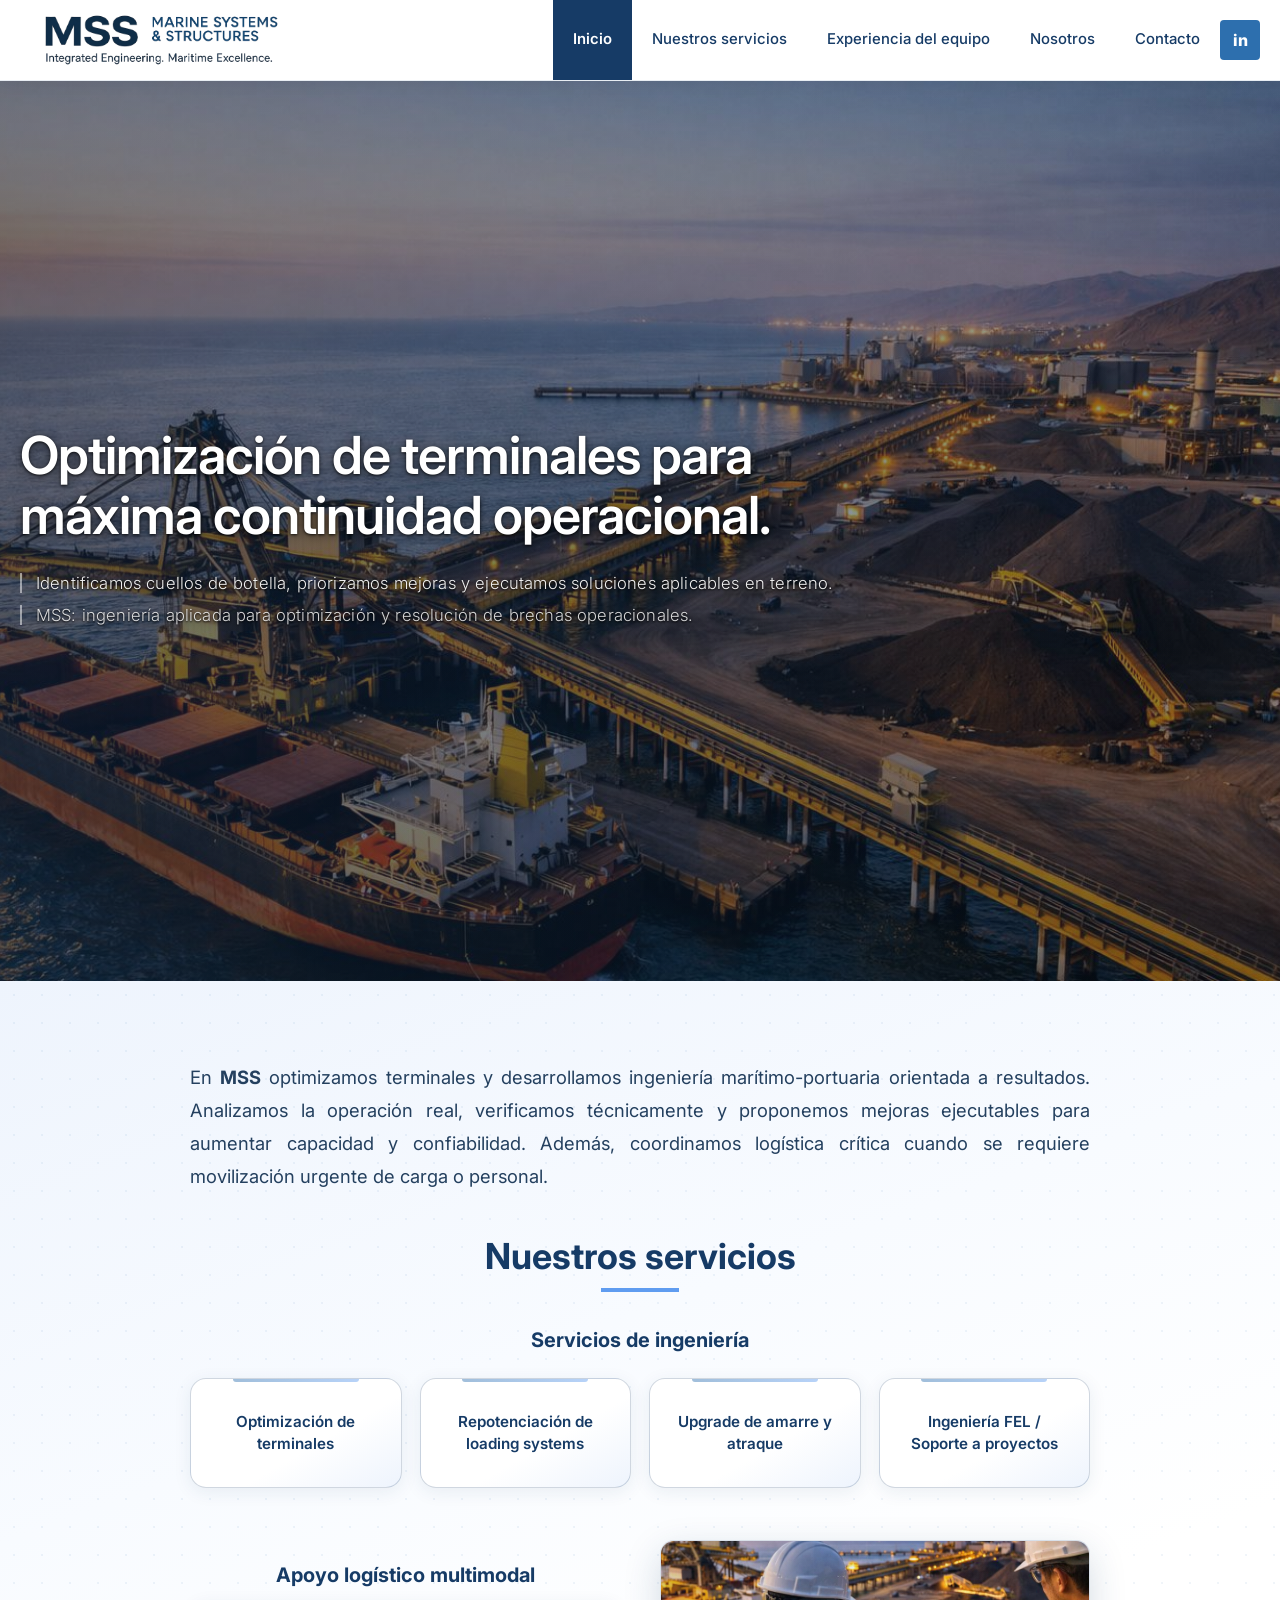
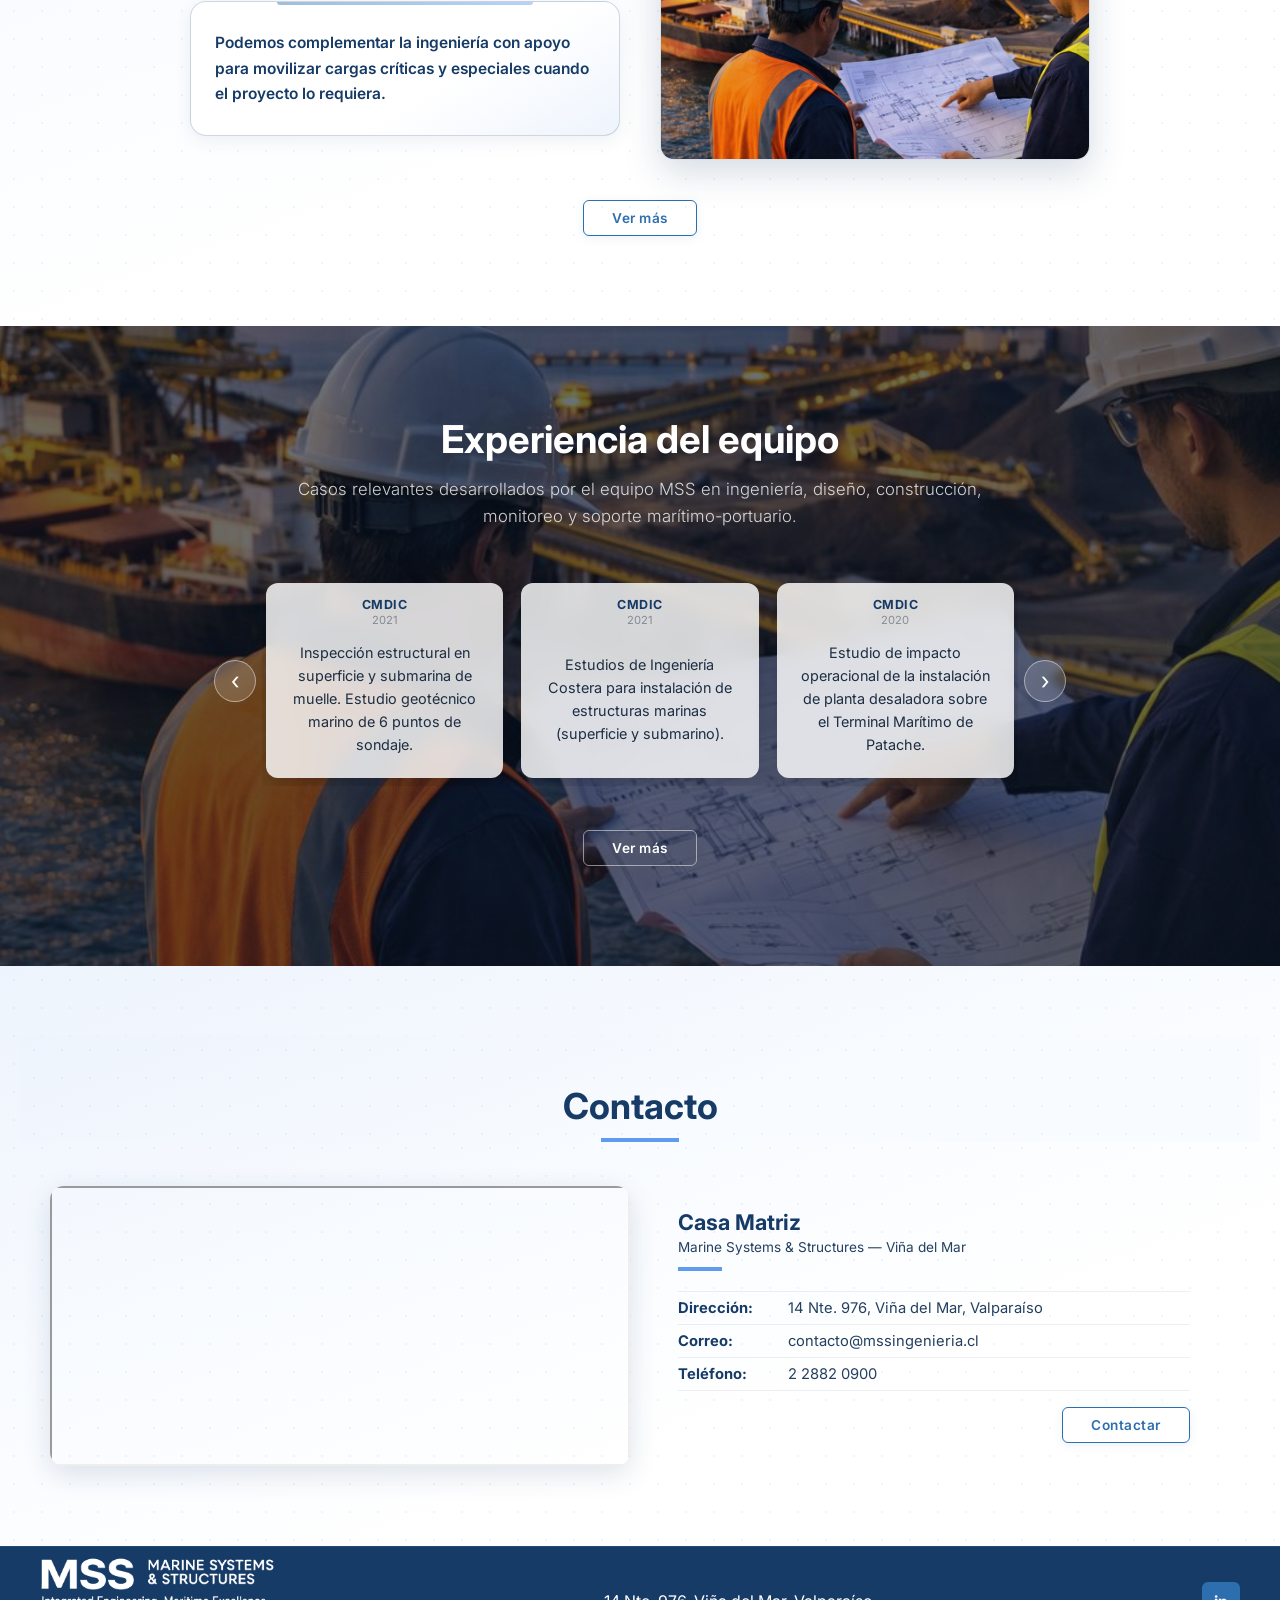
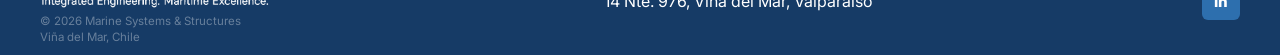
==== index.html @ 1dd8b41a "Add files via upload" ====
<!DOCTYPE html>
<html lang="es">
<head>
  <meta charset="UTF-8" />
  <meta http-equiv="Cache-Control" content="no-cache, no-store, must-revalidate" />
  <meta http-equiv="Pragma" content="no-cache" />
  <meta http-equiv="Expires" content="0" />
  <meta name="viewport" content="width=device-width, initial-scale=1.0" />
  <title>MSS | Marine Systems & Structures</title>
  <meta name="description" content="MSS entrega ingeniería aplicada para optimización de terminales, continuidad operacional y apoyo logístico multimodal." />
  <link rel="preconnect" href="https://fonts.googleapis.com" />
  <link rel="preconnect" href="https://fonts.gstatic.com" crossorigin />
  <link href="https://fonts.googleapis.com/css2?family=Cormorant+Garamond:wght@600;700&family=Playfair+Display:wght@600;700&family=Inter:wght@300;400;500;600&display=swap" rel="stylesheet" />
  <link rel="stylesheet" href="css/style.css" />
  <style>
    /* ── CRÍTICO: apagar scroll CSS globalmente ── */
    html, body { scroll-behavior: auto !important;   min-height: 100vh;
    }

    /* ── HEADER ── */
    .site-header {
      background: #ffffff;
      border-top: none;
      border-bottom: 1px solid #e8edf3;
      position: sticky;
      top: 0;
      z-index: 200;
      box-shadow: 0 2px 16px rgba(0,0,0,0.06);
    }
    .header-inner {
      min-height: 80px;
      display: flex;
      align-items: center;
      justify-content: space-between;
    }

    /* ── LOGO ── */
    .logo-wrap {
      display: flex;
      align-items: center;
      justify-content: center;
      padding: 0 28px 0 0;
      margin-left: 24px;
      background: none;
      border: none;
      cursor: pointer;
      flex-shrink: 0;
      align-self: center;
    }
    .logo-img {
      height: 52px;
      width: auto;
      max-height: 52px;
      display: block;
      object-fit: contain;
      object-position: left center;
    }

    /* ── NAV: los 3 internos son <button>, los 2 externos son <a> ── */
    .main-nav {
      display: flex;
      align-items: stretch;
      margin-left: auto;
    }
    /* estilo base compartido para button y a dentro del nav */
    .main-nav .nav-item {
      display: flex;
      align-items: center;
      justify-content: center;
      padding: 0 20px;
      min-height: 80px;
      font-family: inherit;
      font-size: 0.93rem;
      font-weight: 500;
      color: var(--blue-dark);
      background: none;
      border: none;
      border-bottom: 3px solid transparent;
      cursor: pointer;
      text-decoration: none;
      white-space: nowrap;
      transition: color 0.18s, background 0.18s, border-color 0.18s;
    }
    .main-nav .nav-item:hover {
      color: var(--blue-main);
      background: #f3f7fc;
      border-bottom-color: transparent;
    }
    .main-nav .nav-item.active {
      color: #ffffff;
      background: var(--blue-dark);
      border-bottom-color: transparent;
      font-weight: 600;
    }
    .main-nav .nav-item.active:hover {
      background: var(--blue-dark);
      color: #ffffff;
    }

    /* ── HERO ── */
    .hero-home { min-height: 100vh; }
    .hero-home-content {
      min-height: calc(100vh - 80px);
      display: flex;
      align-items: center;
      padding-top: 80px;
    }
    .hero-home-copy {
      max-width: 1100px;
      padding: 0;
    }

    /* ── HERO TIPOGRAFÍA ── */
    .hero-kicker {
      font-family: 'Inter', sans-serif;
      font-weight: 600;
      font-size: 0.72rem;
      letter-spacing: 0.18em;
      text-transform: uppercase;
      background: rgba(255,255,255,0.15);
      backdrop-filter: blur(6px);
      border: 1px solid rgba(255,255,255,0.3);
      border-radius: 999px;
      padding: 6px 16px;
      display: inline-block;
      color: #fff;
      margin-bottom: 22px;
    }
    /* TÍTULO hero bold left */
    .hero-home-copy h1 {
      font-family: 'Inter', sans-serif;
      font-weight: 600;
      font-size: clamp(2.2rem, 4.1vw, 5.2rem);
      white-space: nowrap;
      line-height: 1.15;
      letter-spacing: -0.02em;
      margin: 0 0 28px;
      max-width: none;
      white-space: normal;
      color: #fff;
      text-shadow:
        0 2px 12px rgba(0,0,0,0.55),
        0 1px 3px rgba(0,0,0,0.8);
    }
    @media (max-width: 900px) {
      .hero-home-copy h1 {
        font-size: clamp(2rem, 7vw, 3.2rem);
        white-space: normal;
      }
    }
    /* SUBTÍTULO — elegante, liviano */
    .hero-home-copy p {
      font-family: 'Inter', sans-serif;
      font-weight: 300;
      font-size: clamp(1rem, 1.3vw, 1.25rem);
      letter-spacing: 0.01em;
      color: rgba(255,255,255,0.93);
      margin: 0 0 12px;
      max-width: none;
      white-space: normal;
      padding-left: 14px;
      border-left: 2px solid rgba(255,255,255,0.5);
      text-shadow: 0 1px 8px rgba(0,0,0,0.65), 0 1px 2px rgba(0,0,0,0.9);
    }
    .hero-sub2 {
      color: rgba(255,255,255,0.82) !important;
      font-size: clamp(1rem, 1.3vw, 1.25rem) !important;
    }
    @media (max-width: 820px) {
      .hero-home-copy h1 { font-size: clamp(2rem, 7vw, 3.2rem); }
      .hero-home-copy p  { font-size: 1rem; }
    }



    /* ── SERVICIOS ── */
    #servicios {
      background: linear-gradient(160deg, #eef4fd 0%, #f8fbff 40%, #ffffff 70%);
      padding: 80px 0 90px;
      position: relative;
    }
    #servicios::before {
      content: '';
      position: absolute;
      inset: 0;
      background-image: radial-gradient(circle, rgba(45,111,174,0.07) 1px, transparent 1px);
      background-size: 28px 28px;
      pointer-events: none;
    }
    .sec-title { margin: 0; font-size: clamp(1.9rem,2.8vw,2.8rem); color: var(--blue-dark); font-weight: 700; text-align: center; }
    .sec-intro { margin: 0 0 44px; max-width: 780px; color: var(--text-main); font-size: 1.04rem; line-height: 1.68; }

    /* SERVICIOS — lista con puntos */
    .srv-ing-label {
      font-size: 1.25rem;
      font-weight: 700;
      color: var(--blue-dark);
      letter-spacing: 0;
      text-transform: none;
      margin: 0 auto 26px;
      display: block;
      width: fit-content;
      max-width: 900px;
      margin-left: auto;
      margin-right: auto;
    }
    @keyframes srvLabelIn {
      from { opacity: 0; letter-spacing: 0.22em; }
      to   { opacity: 1; letter-spacing: 0.12em; }
    }
    .srv-list-grid {
      display: grid;
      grid-template-columns: repeat(4, 1fr);
      gap: 18px;
      margin-bottom: 52px;
      max-width: 900px;
      margin-left: auto;
      margin-right: auto;
    }
    .srv-list-item {\n      position: relative;
      border: 1.5px solid rgba(22,59,102,0.2);
      border-radius: 16px;
      padding: 28px 22px;
      color: var(--blue-dark);
      font-size: 0.95rem;
      font-weight: 600;
      line-height: 1.4;
      display: flex;
      align-items: center;
      justify-content: center;
      text-align: center;
      min-height: 110px;
      background: linear-gradient(150deg, #ffffff 60%, #eef4fd 100%);
      box-shadow: 0 4px 18px rgba(22,59,102,0.08), inset 0 1px 0 rgba(255,255,255,0.9);
      transition: background 0.3s, color 0.3s, transform 0.3s, box-shadow 0.3s, border-color 0.3s;
      cursor: default;
      opacity: 0;
      transform: translateY(20px);
      animation: srvFadeUp 0.5s ease forwards;
      overflow: hidden;
    }
    .srv-list-item::before {
      content: '';
      position: absolute;
      top: 0; left: 20%; right: 20%;
      height: 3px;
      background: linear-gradient(90deg, var(--blue-main), var(--blue-light));
      border-radius: 0 0 4px 4px;
      opacity: 0.45;
    }
    .srv-list-item:hover::before { opacity: 0.45; left: 20%; right: 20%; }
    .srv-list-item:nth-child(1) { animation-delay: 0.05s; }
    .srv-list-item:nth-child(2) { animation-delay: 0.15s; }
    .srv-list-item:nth-child(3) { animation-delay: 0.25s; }
    .srv-list-item:nth-child(4) { animation-delay: 0.35s; }
    @keyframes srvFadeUp {
      to { opacity: 1; transform: translateY(0); }
    }
    .srv-list-item:hover {
      background: linear-gradient(150deg, #ffffff 60%, #eef4fd 100%);
      color: var(--blue-dark);
      border-color: rgba(22,59,102,0.2);
    }
    .srv-list-dot { display: none; }

    /* SEPARADOR DECORATIVO */
    .srv-divider {
      max-width: 900px;
      margin: 0 auto 36px;
      display: flex;
      align-items: center;
      justify-content: center;
      gap: 8px;
    }
    .srv-divider-dot {
      width: 6px; height: 6px;
      background: var(--blue-main);
      border-radius: 50%;
      opacity: 0.3;
    }
    .srv-divider-dot:nth-child(2) { opacity: 0.6; transform: scale(1.3); }

    /* APOYO LOGÍSTICO */
    .srv-apoyo {
      display: grid;
      grid-template-columns: 1fr 1fr;
      gap: 40px;
      align-items: center;
      margin-bottom: 40px;
      max-width: 900px;
      margin-left: auto;
      margin-right: auto;
    }
    .srv-apoyo-copy h3 {
      font-size: 1.25rem;
      font-weight: 700;
      color: var(--blue-dark);
      margin: 0 0 14px;
      text-align: center;
    }
    .srv-apoyo-copy p {
      color: var(--blue-dark);
      font-size: 0.97rem;
      font-weight: 600;
      line-height: 1.65;
      margin: 0;
      background: linear-gradient(150deg, #ffffff 60%, #eef4fd 100%);
      padding: 28px 24px;
      border-radius: 16px;
      border: 1.5px solid rgba(22,59,102,0.2);
      box-shadow: 0 4px 18px rgba(22,59,102,0.08), inset 0 1px 0 rgba(255,255,255,0.9);
      position: relative;
      overflow: hidden;
    }
    .srv-apoyo-copy p::before {
      content: '';
      position: absolute;
      top: 0; left: 20%; right: 20%;
      height: 3px;
      background: linear-gradient(90deg, var(--blue-main), var(--blue-light));
      border-radius: 0 0 4px 4px;
      opacity: 0.45;
    }
    .srv-apoyo-img {
      background: #e8edf3;
      border-radius: 14px;
      overflow: hidden;
      height: 220px;
      box-shadow: 0 12px 36px rgba(22,59,102,0.18);
      border: 1px solid rgba(22,59,102,0.07);
      position: relative;
    }
    .srv-apoyo-img::after {
      content: '';
      position: absolute;
      inset: 0;
      background: linear-gradient(135deg, rgba(22,59,102,0.18) 0%, transparent 60%);
      pointer-events: none;
      border-radius: 14px;
    }
    .srv-apoyo-img img {
      width: 100%; height: 100%; object-fit: cover; display: block;
      transition: transform 0.4s ease;
    }
    .srv-apoyo-img:hover img { transform: scale(1.04); }

    /* VER MÁS SERVICIOS */
    .srv-ver-mas-wrap { display: flex; justify-content: center; margin-top: 20px; }
    .srv-ver-mas {
      border: 1.5px solid var(--blue-main);
      background: #fff;
      color: var(--blue-main);
      padding: 9px 28px;
      border-radius: 6px;
      font-size: 0.85rem;
      font-weight: 600;
      cursor: pointer;
      transition: background 0.22s ease, color 0.22s ease, box-shadow 0.22s ease, transform 0.22s ease;
      letter-spacing: 0.04em;
      box-shadow: 0 2px 10px rgba(45,111,174,0.1);
    }
    .srv-ver-mas:hover {
      background: var(--blue-main);
      color: #fff;
      box-shadow: 0 6px 20px rgba(45,111,174,0.25);
      transform: translateY(-2px);
    }

    /* ── CONTACTO RÁPIDO ── */
    #contacto-rapido {
      background: linear-gradient(160deg, #eef4fd 0%, #f8fbff 40%, #ffffff 70%);
      padding: 70px 0 80px;
      position: relative;
    }
    #contacto-rapido::before {
      content: '';
      position: absolute;
      inset: 0;
      background-image: radial-gradient(circle, rgba(45,111,174,0.07) 1px, transparent 1px);
      background-size: 28px 28px;
      pointer-events: none;
    }
    .cr-section-header {
      text-align: center;
      margin-bottom: 44px;
      position: relative;
    }
    .cr-card {
      max-width: 1100px;
      margin: 0 auto;
    }
    .cr-grid {
      display: grid;
      grid-template-columns: 580px 1fr;
      gap: 48px;
      align-items: center;
      position: relative;
      margin-left: -40px;
    }
    .cr-map {
      width: 580px;
      height: 280px;
      border-radius: 14px;
      overflow: hidden;
      box-shadow: 0 8px 28px rgba(22,59,102,0.14);
      flex-shrink: 0;
    }
    .cr-map iframe { display: block; width: 580px; height: 280px; }
    .cr-info {
      display: flex;
      flex-direction: column;
      gap: 0;
    }
    .cr-info-title {
      font-size: 1.35rem;
      font-weight: 700;
      color: var(--blue-dark);
      margin: 0 0 4px;
    }
    .cr-info-sub {
      font-size: 0.85rem;
      color: var(--text-main);
      margin: 0 0 12px;
    }
    .cr-info-rows {
      display: flex;
      flex-direction: column;
      gap: 0;
      margin-bottom: 16px;
    }
    .cr-info-row {
      display: grid;
      grid-template-columns: 110px 1fr;
      padding: 7px 0;
      border-bottom: 1px solid rgba(22,59,102,0.08);
      font-size: 0.92rem;
      align-items: baseline;
    }
    .cr-info-row:first-child { border-top: 1px solid rgba(22,59,102,0.08); }
    .cr-info-key {
      font-weight: 700;
      color: var(--blue-dark);
    }
    .cr-info-val {
      color: var(--text-main);
    }
    /* Título de sección encima */
    .cr-section-header {
      text-align: center;
      padding: 48px 0 0;
      position: relative;
      background: linear-gradient(160deg, #eef4fd 0%, #f8fbff 60%);
    }
    .cr-section-header::before {
      content: '';
      position: absolute;
      inset: 0;
      background-image: radial-gradient(circle, rgba(45,111,174,0.07) 1px, transparent 1px);
      background-size: 28px 28px;
      pointer-events: none;
    }
    .cr-btn-wrap { display: flex; justify-content: flex-end; }
    .cr-btn {
      display: inline-block;
      border: 1.5px solid var(--blue-main);
      background: #fff;
      color: var(--blue-main);
      padding: 9px 28px;
      border-radius: 6px;
      font-size: 0.85rem;
      font-weight: 600;
      text-decoration: none;
      transition: background 0.22s, color 0.22s, box-shadow 0.22s, transform 0.22s;
      letter-spacing: 0.04em;
      box-shadow: 0 2px 10px rgba(45,111,174,0.1);
    }
    .cr-btn:hover {
      background: var(--blue-main);
      color: #fff;
      box-shadow: 0 6px 20px rgba(45,111,174,0.25);
      transform: translateY(-2px);
    }

    /* ── EXPERIENCIA ── */
    #experiencia {
      position: relative;
      padding: 90px 0 100px;
      background: url("img/apoyo.jpg") center center / cover no-repeat;
    }
    #experiencia::before {
      content: "";
      position: absolute;
      inset: 0;
      background: rgba(10, 20, 36, 0.60);
      z-index: 1;
    }
    #experiencia .exp-inner { position: relative; z-index: 2; }

    .exp-header { margin-bottom: 52px; text-align: center; }
    .exp-header h2 {
      font-family: 'Inter', Arial, sans-serif;
      font-size: clamp(2rem, 3vw, 3rem);
      font-weight: 700;
      color: #fff;
      margin: 0 0 14px;
    }
    .exp-subtitle {
      color: rgba(255,255,255,0.80);
      font-size: 1.05rem;
      font-weight: 300;
      max-width: 700px;
      line-height: 1.65;
      margin: 0 auto;
    }

    /* ── CARRUSEL ESTILO REFERENCIA ── */
    .exp-carousel-wrap {
      position: relative;
      margin-bottom: 52px;
      max-width: 860px;
      margin-left: auto;
      margin-right: auto;
      padding: 0 56px;
    }
    .exp-carousel-track-outer {
      overflow-x: hidden;
      overflow-y: visible;
      padding: 8px 4px;
      margin: -8px -4px;
    }
    .exp-carousel-track {
      display: flex;
      gap: 18px;
      transition: transform 0.55s cubic-bezier(0.4,0,0.2,1);
      will-change: transform;
    }
    .exp-card {
      flex: 0 0 calc(33.333% - 12px);
      background: rgba(255,255,255,0.82);
      backdrop-filter: blur(10px);
      border-radius: 12px;
      overflow: hidden;
      display: flex;
      flex-direction: column;
      box-shadow: 0 6px 24px rgba(0,0,0,0.20);
      transition: transform 0.22s ease;
    }
    .exp-card:hover { transform: translateY(-4px); }

    .exp-card-body {
      padding: 14px 20px 22px;
      flex: 1;
      display: flex;
      align-items: center;
      justify-content: center;
      text-align: center;
    }
    .exp-card-desc {
      color: #1e2e42;
      font-size: 0.9rem;
      line-height: 1.6;
      margin: 0;
      font-weight: 400;
    }
    .exp-card-footer { display: none; }
    .exp-card-badge {
      display: flex;
      flex-direction: column;
      align-items: center;
      padding: 14px 18px 0;
    }
    .exp-card-client {
      color: var(--blue-dark);
      font-size: 0.78rem;
      font-weight: 700;
      margin: 0;
      letter-spacing: 0.04em;
      text-transform: uppercase;
      text-align: center;
    }
    .exp-card-year {
      color: rgba(30,46,66,0.45);
      font-size: 0.7rem;
      margin: 1px 0 0;
      text-align: center;
    }
    }

    /* FLECHAS */
    .exp-arrows-wrap {
      position: relative;
    }
    /* arrows are absolute inside .exp-carousel-wrap */
    .exp-arrow-btn {
      position: absolute;
      top: 50%;
      transform: translateY(-50%);
      width: 42px;
      height: 42px;
      border-radius: 50%;
      background: rgba(255,255,255,0.15);
      border: 1.5px solid rgba(255,255,255,0.45);
      color: #fff;
      font-size: 1.5rem;
      line-height: 1;
      cursor: pointer;
      z-index: 10;
      display: flex;
      align-items: center;
      justify-content: center;
      transition: background 0.2s, border-color 0.2s;
      backdrop-filter: blur(4px);
    }
    .exp-arrow-btn:hover { background: rgba(255,255,255,0.28); border-color: rgba(255,255,255,0.7); }
    .exp-arrow-left  { left: 4px; }
    .exp-arrow-right { right: 4px; }

    /* BOTÓN VER MÁS */
    .exp-btn-wrap { text-align: center; }
    .exp-ver-mas {
      background: transparent;
      color: #fff;
      border: 1.5px solid rgba(255,255,255,0.5);
      border-radius: 6px;
      padding: 9px 28px;
      font-family: 'Inter', sans-serif;
      font-size: 0.85rem;
      font-weight: 600;
      letter-spacing: 0.04em;
      cursor: pointer;
      transition: 0.22s ease;
    }
    .exp-ver-mas:hover {
      background: rgba(255,255,255,0.12);
      border-color: #fff;
    }

    @media (max-width: 900px) {
      .exp-carousel-wrap { max-width: 95%; }
      .exp-card { flex: 0 0 calc(50% - 9px); }
      .exp-arrow-left  { left: -18px; }
      .exp-arrow-right { right: -18px; }
    }
    @media (max-width: 600px) {
      .exp-card { flex: 0 0 calc(100% - 0px); }
      .exp-arrow-left  { left: 0; }
      .exp-arrow-right { right: 0; }
    }

    /* MODAL EXPERIENCIA COMPLETA */
    .exp-modal-full {
      position: fixed;
      inset: 0;
      z-index: 99;
      display: none;
      background: #f5f7fa;
      overflow-y: auto;
      padding-top: 80px;
      animation: pageSlideIn 0.35s cubic-bezier(0.4,0,0.2,1);
    }
    .exp-modal-full.active { display: block; }
    .exp-modal-backdrop { display: none; }
    .exp-modal-box {
      position: relative;
      z-index: 2;
      width: 100%;
      max-width: 980px;
      margin: 0 auto;
      padding: 0 32px 80px;
      background: transparent;
      border-radius: 0;
      box-shadow: none;
    }
    .exp-modal-head {
      background: #f5f7fa;
      padding: 36px 32px 24px;
      position: relative;
      border-bottom: 1px solid rgba(22,59,102,0.1);
      margin-bottom: 8px;
    }
    .exp-modal-head h3 {
      margin: 0 0 4px;
      color: #163b66 !important;
      font-family: 'Inter', Arial, sans-serif;
      font-size: 1.25rem;
      font-weight: 700;
    }
    .exp-modal-head p {
      margin: 0;
      color: #5d7490 !important;
      font-size: 0.9rem;
    }
    .exp-modal-head p {
      margin: 0;
      color: var(--text-main);
      font-size: 0.9rem;
    }
    .exp-modal-close-btn {
      position: absolute;
      top: 36px;
      right: 32px;
      background: rgba(22,59,102,0.08);
      border: none;
      color: var(--blue-dark);
      width: 32px;
      height: 32px;
      border-radius: 50%;
      font-size: 1.2rem;
      cursor: pointer;
      display: flex;
      align-items: center;
      justify-content: center;
      transition: background 0.2s;
    }
    .exp-modal-close-btn:hover { background: rgba(22,59,102,0.16); }
    .exp-modal-head p {
      margin: 0;
      color: rgba(255,255,255,0.75);
      font-size: 0.9rem;
    }
    .exp-modal-close-btn {
      position: absolute;
      top: 16px;
      right: 18px;
      background: rgba(255,255,255,0.15);
      border: none;
      color: #fff;
      width: 36px;
      height: 36px;
      border-radius: 50%;
      font-size: 1.3rem;
      cursor: pointer;
      display: flex;
      align-items: center;
      justify-content: center;
      transition: background 0.2s;
    }
    .exp-modal-close-btn:hover { background: rgba(255,255,255,0.28); }
    .exp-modal-body {
      padding: 28px 32px 32px;
    }
    .exp-modal-list {
      display: grid;
      gap: 12px;
    }
    .exp-modal-item {
      display: flex;
      align-items: baseline;
      gap: 14px;
      padding: 14px 18px;
      background: #f6f9fd;
      border-left: 4px solid var(--blue-main);
      border-radius: 0 8px 8px 0;
    }
    .exp-modal-item-dot { display: none; }
    .exp-modal-item-text {
      color: var(--text-main);
      font-size: 0.96rem;
      line-height: 1.55;
    }
    .exp-modal-item-year {
      margin-left: auto;
      color: var(--text-main);
      font-size: 0.82rem;
      white-space: nowrap;
      flex-shrink: 0;
    }

    @media (max-width: 900px) {
      .exp-cards-row { grid-template-columns: 1fr 1fr; }
    }
    @media (max-width: 600px) {
      .exp-cards-row { grid-template-columns: 1fr; }
      .exp-modal-box { margin: 2vh auto 0; }
      .exp-modal-head, .exp-modal-body { padding: 20px; }
    }

    
    /* ── RESPONSIVE ── */
    /* ── RESPONSIVE GLOBAL ── */
    @media (max-width: 1100px) {
      .srv-list-grid { grid-template-columns: repeat(2, 1fr); }
      .srv-apoyo    { grid-template-columns: 1fr; }
      .srv-apoyo-img { height: 240px; }
      .cr-grid { grid-template-columns: 1fr; gap: 28px; }
      .cr-map { width: 100%; min-height: 260px; }
      .cr-map iframe { width: 100%; height: 260px; }
    }
    @media (max-width: 900px) {
      .exp-card { flex: 0 0 calc(50% - 11px); }
      .exp-arrow-left  { left: -14px; }
      .exp-arrow-right { right: -14px; }
      /* Modal servicios */
      .srv-modal-box { padding: 0 20px 60px; }
      .svm-ing-grid { grid-template-columns: 1fr 1fr; }
      /* Modal experiencia */
      .exp-modal-box { padding: 0 20px 60px; }
      .exp-modal-head { padding: 24px 20px 20px; }
      .exp-modal-body { padding: 20px; }
      .exp-modal-item { padding: 12px 14px; }
    }
    @media (max-width: 820px) {
      /* Header */
      .main-nav { display: none; flex-direction: column; width: 100%; background: #fff; }
      .main-nav.active { display: flex; }
      .main-nav .nav-item { min-height: 52px; justify-content: flex-start; padding: 0 16px; font-size: 0.9rem; border-bottom: 1px solid #eee; }
      .menu-toggle { display: block; }
      .header-inner { min-height: auto !important; padding: 10px 0; flex-wrap: wrap; }
      .logo-img { height: 40px !important; max-height: 40px !important; }
      .nav-social { display: none; }
      /* Servicios */
      #servicios, #experiencia { padding: 52px 0 60px; }
      .srv-list-grid { grid-template-columns: 1fr 1fr; gap: 14px; }
      .srv-apoyo { gap: 24px; }
      .sec-title { font-size: 1.7rem; }
      /* Hero */
      .hero-home-copy h1 { font-size: clamp(1.5rem, 5vw, 2.4rem); white-space: normal; }
      .hero-home-copy p  { font-size: 0.97rem; white-space: normal; }
      /* Carrusel */
      .exp-card { flex: 0 0 calc(50% - 11px); }
      /* Modales full page */
      .srv-modal, .exp-modal-full { padding-top: 60px; }
      .srv-modal-box { padding: 0 16px 48px; }
      .exp-modal-box { padding: 0 16px 48px; }
    }
    @media (max-width: 600px) {
      /* Cards servicios en 1 columna */
      .srv-list-grid { grid-template-columns: 1fr; gap: 12px; margin-bottom: 32px; }
      .srv-list-item { min-height: 70px; padding: 20px 18px; }
      /* Apoyo logístico */
      .srv-apoyo { grid-template-columns: 1fr; gap: 18px; }
      .srv-apoyo-img { height: 200px; }
      /* Título */
      .sec-title { font-size: 1.5rem; }
      .srv-ing-label { font-size: 1rem; }
      /* Experiencia carrusel */
      .exp-card { flex: 0 0 100%; }
      .exp-arrow-left  { left: 0; }
      .exp-arrow-right { right: 0; }
      .exp-header h2 { font-size: 1.5rem; }
      /* Modal servicios */
      .svm-ing-grid { grid-template-columns: 1fr; }
      .svm-ing-item { border-right: none !important; }
      .svm-log-grid { grid-template-columns: 1fr; }
      .svm-sec1, .svm-sec2 { padding: 20px 16px; }
      .svm-sec1 h2, .svm-sec2 h2 { font-size: 1.25rem; }
      /* Modal experiencia */
      .exp-modal-head { padding: 20px 16px 16px; }
      .exp-modal-head h3 { font-size: 1.1rem; }
      .exp-modal-body { padding: 16px; }
      .exp-modal-item { flex-wrap: wrap; gap: 8px; padding: 12px; }
      .exp-modal-item-year { margin-left: 0; }
      /* Ver más botón */
      .srv-ver-mas-wrap { margin-top: 16px; }
    }
    @media (max-width: 400px) {
      .sec-title { font-size: 1.3rem; }
      .srv-list-grid { grid-template-columns: 1fr; }
      .srv-apoyo-copy h3 { font-size: 1.1rem; }
    }

    @media (max-width: 768px) {
      .cr-grid { grid-template-columns: 1fr !important; margin-left: 0 !important; }
      .cr-map { width: 100% !important; height: 220px !important; }
      .cr-map iframe { width: 100% !important; height: 220px !important; }
      .svm-log-grid { grid-template-columns: 1fr !important; }
    }

    /* ── PÁGINA SERVICIOS COMPLETA ── */
    .srv-modal {
      position: fixed; inset: 0; z-index: 99;
      display: none; background: #f5f7fa;
      overflow-y: auto;
      padding-top: 80px;
      animation: pageSlideIn 0.35s cubic-bezier(0.4,0,0.2,1);
    }
    .srv-modal.active { display: block; }
    @keyframes pageSlideIn {
      from { opacity: 0; transform: translateY(30px); }
      to   { opacity: 1; transform: translateY(0); }
    }
    .srv-modal-backdrop { display: none; }
    .srv-modal-box {
      max-width: 980px;
      margin: 0 auto;
      padding: 0 32px 80px;
      background: transparent;
    }
    .srv-page-topbar {
      display: flex;
      align-items: center;
      padding: 28px 0 36px;
      border-bottom: 1px solid #dde3ec;
      margin-bottom: 52px;
    }
    .srv-back-btn {
      display: inline-flex;
      align-items: center;
      gap: 8px;
      background: none;
      border: none;
      color: var(--blue-dark);
      font-size: 0.9rem;
      font-weight: 600;
      cursor: pointer;
      padding: 0;
      letter-spacing: 0.02em;
      transition: opacity 0.2s;
    }
    .srv-back-btn:hover { opacity: 0.65; }
    .srv-back-btn svg { width: 18px; height: 18px; }
    .srv-modal-close { display: none; }

    /* BLOQUE 1: Servicios ingeniería */
    .svm-sec1 {
      background: #f5f7fa;
      padding: 40px 44px 36px;
      border-radius: 16px 16px 0 0;
    }
    .svm-sec1 h2 {
      font-size: 1.7rem; font-weight: 700;
      color: var(--blue-dark); margin: 0 0 6px;
      text-align: center;
    }
    .svm-sec1-lead {
      color: var(--text-main); font-size: 0.97rem;
      line-height: 1.6; margin: 0 0 32px;
      text-align: center;
      max-width: 640px;
      margin-left: auto;
      margin-right: auto;
    }
    .svm-ing-grid {
      display: grid;
      grid-template-columns: 1fr 1fr;
      border: 1px solid #d4dce8;
    }
    .svm-ing-item {
      padding: 28px 28px 24px;
      border-right: 1px solid #d4dce8;
      border-bottom: 1px solid #d4dce8;
    }
    .svm-ing-item:nth-child(2n) { border-right: none; }
    .svm-ing-item:nth-last-child(-n+2) { border-bottom: none; }
    .svm-ing-item h3 {
      font-size: 1.08rem; font-weight: 700;
      color: var(--blue-dark); margin: 0 0 12px;
      line-height: 1.25;
    }
    .svm-ing-item p {
      margin: 0; color: var(--text-main);
      font-size: 0.94rem; line-height: 1.6;
    }
    .svm-tag {
      margin-top: 20px;
      background: #dde7f3;
      color: var(--blue-dark);
      font-size: 0.88rem; font-weight: 600;
      padding: 12px 20px;
      text-align: center;
      border-radius: 4px;
    }

    /* BLOQUE 2: Apoyo logístico */
    .svm-sec2 {
      background: #f5f7fa;
      padding: 40px 44px 44px;
      border-radius: 0 0 16px 16px;
    }
    .svm-sec2 h2 {
      font-size: 1.7rem; font-weight: 700;
      color: var(--blue-dark); margin: 0 0 6px;
      text-align: center;
    }
    .svm-sec2-lead {
      color: var(--text-main); font-size: 0.97rem;
      line-height: 1.6; margin: 0 0 28px auto;
      max-width: 600px; text-align: center;
      margin-left: auto; margin-right: auto;
    }
    .svm-log-grid {
      display: grid;
      grid-template-columns: 1fr 1fr;
      gap: 44px;
      align-items: start;
    }
    .svm-log-left { }
    .svm-log-subtitle {
      font-size: 1.15rem; font-weight: 700;
      color: var(--blue-dark); margin: 0 0 14px;
    }
    .svm-bullets {
      list-style: none; margin: 0 0 24px; padding: 0;
      display: flex; flex-direction: column; gap: 12px;
    }
    .svm-bullets li {
      display: flex; align-items: stretch; gap: 10px;
      color: var(--text-main); font-size: 0.95rem; line-height: 1.55;
    }
    .svm-bullet-dot {
      width: 3px; height: auto; min-height: 18px; border-radius: 2px;
      flex-shrink: 0; align-self: stretch;
    }
    .dot-blue   { background: #2d6fae; }
    .dot-gold   { background: #2d6fae; }
    .svm-divider { border: none; border-top: 1px solid #e0e6ed; margin: 20px 0; }
    .svm-how-title {
      font-size: 1.15rem; font-weight: 700;
      color: var(--blue-dark); margin: 0 0 10px;
    }
    .svm-how-text {
      color: var(--text-main); font-size: 0.94rem;
      line-height: 1.6; margin: 0 0 20px;
    }
    .svm-log-tag {
      background: #dde7f3;
      color: var(--blue-dark);
      font-size: 0.88rem; font-weight: 600;
      padding: 11px 20px;
      border-radius: 4px;
      display: block;
      text-align: center;
      margin: 16px 0 0;
    }
    .svm-log-img {
      width: 100%; border-radius: 10px;
      overflow: hidden; box-shadow: var(--shadow);
      display: flex; align-items: flex-start;
    }
    .svm-log-img img {
      width: 100%; height: auto;
      object-fit: contain; display: block;
    }

    @media (max-width: 720px) {
      .svm-ing-grid { grid-template-columns: 1fr; }
      .svm-ing-item { border-right: none !important; }
      .svm-log-grid { grid-template-columns: 1fr; }
      .svm-sec1, .svm-sec2 { padding: 28px 20px; }
    }
      
      
  </style>
</head>
<body>

  <header class="site-header" id="siteHeader">
    <div class="container header-inner">

      <!-- Logo: button sin href -->
      <button class="logo-wrap" id="logoBtn" aria-label="Ir al inicio">
        <img src="img/logo2.png" alt="MSS Marine Systems & Structures" class="logo-img" />
      </button>

      <nav class="main-nav" id="mainNav">
        <!-- INTERNOS: <button> → scroll suave, NUNCA navegan -->
        <button class="nav-item active" data-sec="inicio">Inicio</button>
        <button class="nav-item"        data-sec="servicios">Nuestros servicios</button>
        <button class="nav-item"        data-sec="experiencia">Experiencia del equipo</button>
        <!-- EXTERNOS: <a> → cambian de página -->
        <a class="nav-item" href="nosotros.html">Nosotros</a>
        <a class="nav-item" href="contacto.html">Contacto</a>
      </nav>

      <div class="nav-social">
        <a href="https://www.linkedin.com/company/mss-marine-systems-structures" target="_blank" class="social-link linkedin" aria-label="LinkedIn">in</a>
      </div>

      <button class="menu-toggle" id="menuToggle" aria-label="Abrir menú">☰</button>
    </div>
  </header>

  <main>

    <!-- ══ 1. INICIO ══ -->
    <section id="inicio" class="hero-home">
      <div class="hero-home-overlay"></div>
      <div class="container hero-home-content">
        <div class="hero-home-copy hero-slide-in">
          <h1 class="hero-item hero-item-2">Optimización de terminales para<br>máxima continuidad operacional.</h1>
          <p class="hero-item hero-item-3">Identificamos cuellos de botella, priorizamos mejoras y ejecutamos soluciones aplicables en terreno.</p>
          <p class="hero-item hero-item-4 hero-sub2">MSS: ingeniería aplicada para optimización y resolución de brechas operacionales.</p>
        </div>
      </div>
    </section>

    <!-- ══ 2. SERVICIOS ══ -->
    <section id="servicios">
      <div class="container">
        <p style="font-size:1.15rem;color:var(--text-main);line-height:1.8;margin:0 auto 40px;text-align:justify;max-width:900px;">En <strong>MSS</strong> optimizamos terminales y desarrollamos ingeniería marítimo-portuaria orientada a resultados. Analizamos la operación real, verificamos técnicamente y proponemos mejoras ejecutables para aumentar capacidad y confiabilidad. Además, coordinamos logística crítica cuando se requiere movilización urgente de carga o personal.</p>
        <h2 class="sec-title">Nuestros servicios</h2>
        <div class="section-line" style="margin: 10px auto 36px;"></div>

        <p class="srv-ing-label">Servicios de ingeniería</p>
        <div class="srv-list-grid">
          <div class="srv-list-item">Optimización de terminales</div>
          <div class="srv-list-item">Repotenciación de loading systems</div>
          <div class="srv-list-item">Upgrade de amarre y atraque</div>
          <div class="srv-list-item">Ingeniería FEL / Soporte a proyectos</div>
        </div>

        <div class="srv-apoyo">
          <div class="srv-apoyo-copy">
            <h3>Apoyo logístico multimodal</h3>
            <p>Podemos complementar la ingeniería con apoyo para movilizar cargas críticas y especiales cuando el proyecto lo requiera.</p>
          </div>
          <div class="srv-apoyo-img">
            <img src="img/apoyo.jpg" alt="Apoyo logístico multimodal MSS" />
          </div>
        </div>

        <div class="srv-ver-mas-wrap">
          <button class="srv-ver-mas" id="srvVerMas">Ver más</button>
        </div>
      </div>
    </section>

    <!-- ══ 3. EXPERIENCIA ══ -->
    <section id="experiencia">
      <div class="exp-inner container">

        <div class="exp-header">
          <h2>Experiencia del equipo</h2>
          <p class="exp-subtitle">Casos relevantes desarrollados por el equipo MSS en ingeniería, diseño, construcción, monitoreo y soporte marítimo-portuario.</p>
        </div>

        <div class="exp-carousel-wrap">
          <button class="exp-arrow-btn exp-arrow-left" id="expPrev" aria-label="Anterior">&#8249;</button>

          <div class="exp-carousel-track-outer">
            <div class="exp-carousel-track" id="expTrack">

              <div class="exp-card">
                <div class="exp-card-badge"><p class="exp-card-client">CMDIC</p><p class="exp-card-year">2021</p></div>
                <div class="exp-card-body"><p class="exp-card-desc">Inspección estructural en superficie y submarina de muelle. Estudio geotécnico marino de 6 puntos de sondaje.</p></div>
                <div class="exp-card-footer"><p class="exp-card-client">CMDIC</p><p class="exp-card-year">2021</p></div>
              </div>

              <div class="exp-card">
                <div class="exp-card-badge"><p class="exp-card-client">CMDIC</p><p class="exp-card-year">2021</p></div>
                <div class="exp-card-body"><p class="exp-card-desc">Estudios de Ingeniería Costera para instalación de estructuras marinas (superficie y submarino).</p></div>
                <div class="exp-card-footer"><p class="exp-card-client">CMDIC</p><p class="exp-card-year">2021</p></div>
              </div>

              <div class="exp-card">
                <div class="exp-card-badge"><p class="exp-card-client">CMDIC</p><p class="exp-card-year">2020</p></div>
                <div class="exp-card-body"><p class="exp-card-desc">Estudio de impacto operacional de la instalación de planta desaladora sobre el Terminal Marítimo de Patache.</p></div>
                <div class="exp-card-footer"><p class="exp-card-client">CMDIC</p><p class="exp-card-year">2020</p></div>
              </div>

              <div class="exp-card">
                <div class="exp-card-badge"><p class="exp-card-client">CMDIC</p><p class="exp-card-year">2020</p></div>
                <div class="exp-card-body"><p class="exp-card-desc">Servicio de ITO para la construcción de Shiploader — sistema de carguío de naves.</p></div>
                <div class="exp-card-footer"><p class="exp-card-client">CMDIC</p><p class="exp-card-year">2020</p></div>
              </div>

              <div class="exp-card">
                <div class="exp-card-badge"><p class="exp-card-client">Batavia Express</p><p class="exp-card-year">2019</p></div>
                <div class="exp-card-body"><p class="exp-card-desc">Rescate de ancla y cadena Calbuco — Batavia Express.</p></div>
                <div class="exp-card-footer"><p class="exp-card-client">Batavia Express</p><p class="exp-card-year">2019</p></div>
              </div>

              <div class="exp-card">
                <div class="exp-card-badge"><p class="exp-card-client">OXXEAN</p><p class="exp-card-year">2019</p></div>
                <div class="exp-card-body"><p class="exp-card-desc">Plan de salvamento M/N Coyhaique IMO 8009016.</p></div>
                <div class="exp-card-footer"><p class="exp-card-client">OXXEAN</p><p class="exp-card-year">2019</p></div>
              </div>

              <div class="exp-card">
                <div class="exp-card-badge"><p class="exp-card-client">K+S</p><p class="exp-card-year">2019</p></div>
                <div class="exp-card-body"><p class="exp-card-desc">Liberación M/N Leonidas V.5 — Puerto Patillo.</p></div>
                <div class="exp-card-footer"><p class="exp-card-client">K+S</p><p class="exp-card-year">2019</p></div>
              </div>

              <div class="exp-card">
                <div class="exp-card-badge"><p class="exp-card-client">CMP</p><p class="exp-card-year">2018</p></div>
                <div class="exp-card-body"><p class="exp-card-desc">Diseño de ingeniería de liberación de nave accidentada por caída de Shiploader.</p></div>
                <div class="exp-card-footer"><p class="exp-card-client">CMP</p><p class="exp-card-year">2018</p></div>
              </div>

              <div class="exp-card">
                <div class="exp-card-badge"><p class="exp-card-client">CMDIC</p><p class="exp-card-year">2018</p></div>
                <div class="exp-card-body"><p class="exp-card-desc">Diseño de ingeniería y montaje de sistema de amarre de naves.</p></div>
                <div class="exp-card-footer"><p class="exp-card-client">CMDIC</p><p class="exp-card-year">2018</p></div>
              </div>

              <div class="exp-card">
                <div class="exp-card-badge"><p class="exp-card-client">OSR</p><p class="exp-card-year">2018</p></div>
                <div class="exp-card-body"><p class="exp-card-desc">OSR First Action Service — MT Aztec, Bahía de Mejillones.</p></div>
                <div class="exp-card-footer"><p class="exp-card-client">OSR</p><p class="exp-card-year">2018</p></div>
              </div>

              <div class="exp-card">
                <div class="exp-card-badge"><p class="exp-card-client">Gobernación Marítima</p><p class="exp-card-year">2018</p></div>
                <div class="exp-card-body"><p class="exp-card-desc">Cambio de boya Esmeralda, Iquique.</p></div>
                <div class="exp-card-footer"><p class="exp-card-client">Gobernación Marítima</p><p class="exp-card-year">2018</p></div>
              </div>

              <div class="exp-card">
                <div class="exp-card-badge"><p class="exp-card-client">ITI</p><p class="exp-card-year">2018</p></div>
                <div class="exp-card-body"><p class="exp-card-desc">Reconexión boya de amarre ITI.</p></div>
                <div class="exp-card-footer"><p class="exp-card-client">ITI</p><p class="exp-card-year">2018</p></div>
              </div>

              <div class="exp-card">
                <div class="exp-card-badge"><p class="exp-card-client">UNAP</p><p class="exp-card-year">2018</p></div>
                <div class="exp-card-body"><p class="exp-card-desc">Fondeo de centro de cultivo de corvina.</p></div>
                <div class="exp-card-footer"><p class="exp-card-client">UNAP</p><p class="exp-card-year">2018</p></div>
              </div>

              <div class="exp-card">
                <div class="exp-card-badge"><p class="exp-card-client">CDMIC</p><p class="exp-card-year">2015–2017</p></div>
                <div class="exp-card-body"><p class="exp-card-desc">Instalación de anclaje de boya (Bienal).</p></div>
                <div class="exp-card-footer"><p class="exp-card-client">CDMIC</p><p class="exp-card-year">2015–2017</p></div>
              </div>

              <div class="exp-card">
                <div class="exp-card-badge"><p class="exp-card-client">ITI</p><p class="exp-card-year">2017</p></div>
                <div class="exp-card-body"><p class="exp-card-desc">Inspección pilotes Sitio 4 ITI.</p></div>
                <div class="exp-card-footer"><p class="exp-card-client">ITI</p><p class="exp-card-year">2017</p></div>
              </div>

              <div class="exp-card">
                <div class="exp-card-badge"><p class="exp-card-client">ITI</p><p class="exp-card-year">2014</p></div>
                <div class="exp-card-body"><p class="exp-card-desc">Instalación protección catódica Sitio 4 ITI.</p></div>
                <div class="exp-card-footer"><p class="exp-card-client">ITI</p><p class="exp-card-year">2014</p></div>
              </div>

              <div class="exp-card">
                <div class="exp-card-badge"><p class="exp-card-client">ITI</p><p class="exp-card-year">2014</p></div>
                <div class="exp-card-body"><p class="exp-card-desc">Inspección para habilitación post terremoto Sitio 3 y ATI.</p></div>
                <div class="exp-card-footer"><p class="exp-card-client">ITI</p><p class="exp-card-year">2014</p></div>
              </div>

              <div class="exp-card">
                <div class="exp-card-badge"><p class="exp-card-client">ITI</p><p class="exp-card-year">2013</p></div>
                <div class="exp-card-body"><p class="exp-card-desc">Enrocado espigón ITI.</p></div>
                <div class="exp-card-footer"><p class="exp-card-client">ITI</p><p class="exp-card-year">2013</p></div>
              </div>

              <div class="exp-card">
                <div class="exp-card-badge"><p class="exp-card-client">ATI</p><p class="exp-card-year">2012</p></div>
                <div class="exp-card-body"><p class="exp-card-desc">Ampliación Sitio ATI.</p></div>
                <div class="exp-card-footer"><p class="exp-card-client">ATI</p><p class="exp-card-year">2012</p></div>
              </div>

              <div class="exp-card">
                <div class="exp-card-badge"><p class="exp-card-client">Copec</p><p class="exp-card-year">2012</p></div>
                <div class="exp-card-body"><p class="exp-card-desc">Inspección líneas de hidrocarburo Terminal Copec Arica.</p></div>
                <div class="exp-card-footer"><p class="exp-card-client">Copec</p><p class="exp-card-year">2012</p></div>
              </div>

              <div class="exp-card">
                <div class="exp-card-badge"><p class="exp-card-client">ITI</p><p class="exp-card-year">2011</p></div>
                <div class="exp-card-body"><p class="exp-card-desc">Dragado Sitio 3 ITI.</p></div>
                <div class="exp-card-footer"><p class="exp-card-client">ITI</p><p class="exp-card-year">2011</p></div>
              </div>

            </div>
          </div>

          <button class="exp-arrow-btn exp-arrow-right" id="expNext" aria-label="Siguiente">&#8250;</button>
        </div>

        <div class="exp-btn-wrap">
          <button class="exp-ver-mas" id="expVerMas">Ver más</button>
        </div>

      </div>
    </section>

    <!-- ══ 4. CONTACTO RÁPIDO ══ -->
    <section id="contacto-rapido">
      <div class="container">
        <div class="cr-section-header">
          <h2 class="sec-title">Contacto</h2>
          <div class="section-line" style="margin: 10px auto 0;"></div>
        </div>
        <div class="cr-card">
          <div class="cr-grid">
          <div class="cr-map">
            <iframe src="https://www.google.com/maps/embed?pb=!1m18!1m12!1m3!1d3188.94432806108!2d-71.5485619245187!3d-33.00963697356733!2m3!1f0!2f0!3f0!3m2!1i1024!2i768!4f13.1!3m3!1m2!1s0x9689ddc2fd5ac11f%3A0x8ed295ac458ac244!2s14%20Nte.%20976%2C%202530901%20Vi%C3%B1a%20del%20Mar%2C%20Valpara%C3%ADso!5e0!3m2!1ses-419!2scl!4v1775662044761!5m2!1ses-419!2scl"
              allowfullscreen="" loading="lazy" referrerpolicy="no-referrer-when-downgrade"></iframe>
          </div>
          <div class="cr-info">
            <h3 class="cr-info-title">Casa Matriz</h3>
            <p class="cr-info-sub">Marine Systems & Structures — Viña del Mar</p>
            <div class="section-line" style="margin: 0 0 20px; width: 44px;"></div>
            <div class="cr-info-rows">
              <div class="cr-info-row">
                <span class="cr-info-key">Dirección:</span>
                <span class="cr-info-val">14 Nte. 976, Viña del Mar, Valparaíso</span>
              </div>
              <div class="cr-info-row">
                <span class="cr-info-key">Correo:</span>
                <span class="cr-info-val">contacto@mssingenieria.cl</span>
              </div>
              <div class="cr-info-row">
                <span class="cr-info-key">Teléfono:</span>
                <span class="cr-info-val">2 2882 0900</span>
              </div>
            </div>
            <div class="cr-btn-wrap">
              <a href="contacto.html" class="cr-btn">Contactar</a>
            </div>
          </div>
        </div><!-- /cr-grid -->
        </div><!-- /cr-card -->
      </div>
    </section>

  </main>

  <!-- FOOTER -->

  <!-- Modal Servicios -->
  <div class="srv-modal" id="srvModal">
    <div class="srv-modal-backdrop" id="srvModalBackdrop"></div>
    <div class="srv-modal-box">
      <button class="srv-modal-close" id="srvModalCloseHidden" aria-label="Cerrar" style="display:none">&times;</button>

      <!-- BLOQUE 1: Servicios de ingeniería -->
      <div class="svm-sec1">
        <h2>Servicios de ingeniería</h2>
        <p class="svm-sec1-lead">Integramos visión operacional, mecánica, estructural y marítima para desarrollar soluciones que sí se pueden implementar.</p>
        <div class="svm-ing-grid">
          <div class="svm-ing-item">
            <h3>Optimización de terminales</h3>
            <p>Diagnóstico operacional, throughput real, cuellos de botella y escenarios de mejora.</p>
          </div>
          <div class="svm-ing-item">
            <h3>Repotenciación de loading systems</h3>
            <p>Shiploaders, conveyors y sistemas asociados: capacidad, confiabilidad, integración y upgrade.</p>
          </div>
          <div class="svm-ing-item">
            <h3>Upgrade de amarre y atraque</h3>
            <p>Evaluación de bollards, defensas, geometría y restricciones operacionales.</p>
          </div>
          <div class="svm-ing-item">
            <h3>Ingeniería FEL / Soporte a proyectos</h3>
            <p>Estudios FEL, conceptos de expansión, apoyo técnico y constructibilidad sobre terminales existentes.</p>
          </div>
        </div>
        <div class="svm-tag">Especial foco en terminales mineros y activos existentes</div>
      </div>

      <!-- BLOQUE 2: Apoyo logístico -->
      <div class="svm-sec2">
        <h2>Apoyo logístico multimodal</h2>
        <p class="svm-sec2-lead">Podemos complementar la ingeniería con apoyo para movilizar cargas críticas y especiales cuando el proyecto lo requiera.</p>
        <div class="svm-log-grid">
          <div class="svm-log-left">
            <p class="svm-log-subtitle">Qué podemos apoyar</p>
            <ul class="svm-bullets">
              <li><span class="svm-bullet-dot dot-blue"></span>gestión de nave aérea, terrestre o marítima según la necesidad del proyecto</li>
              <li><span class="svm-bullet-dot dot-gold"></span>apoyo en traslado de cualquier carga, sin importar dimensión o peso</li>
              <li><span class="svm-bullet-dot dot-blue"></span>coordinación logística para equipos sobredimensionados, críticos o de alto impacto operacional</li>
              <li><span class="svm-bullet-dot dot-blue"></span>alineamiento entre ventana logística y requerimiento técnico del proyecto</li>
            </ul>
            <hr class="svm-divider" />
            <p class="svm-how-title">Cómo se presenta este servicio</p>
            <p class="svm-how-text">Como un apoyo complementario para dar continuidad, velocidad y coordinación práctica al proyecto.</p>
          </div>
          <div class="svm-log-img">
            <img src="img/logistica.jpg" alt="Apoyo logístico multimodal MSS" />
          </div>
        </div>
        <span class="svm-log-tag">Ingeniería + logística alineadas al proyecto</span>
      </div>

    </div>
    <div style="background:#163b66;border-top:1px solid rgba(255,255,255,0.08);padding:10px 0;width:100%;box-sizing:border-box;">
      <div style="width:100%;max-width:1500px;margin:0 auto;padding:0 40px;box-sizing:border-box;display:flex;align-items:center;justify-content:space-between;gap:24px;">
        <div style="display:flex;flex-direction:column;gap:2px;">
          <img src="img/logo2.png" alt="MSS" style="height:52px;width:auto;object-fit:contain;filter:brightness(0) invert(1);" />
          <p style="font-size:0.72rem;color:rgba(255,255,255,0.35);margin:2px 0 0;line-height:1.4;">&copy; 2026 Marine Systems &amp; Structures<br>Vi&ntilde;a del Mar, Chile</p>
        </div>
        <div style="flex:1;display:flex;align-items:center;justify-content:center;text-align:center;">
          <span style="color:#ffffff;font-size:1rem;font-weight:400;">14 Nte. 976, Vi&ntilde;a del Mar, Valpara&iacute;so</span>
        </div>
        <div style="display:flex;align-items:center;">
          <a href="https://linkedin.com" target="_blank" style="display:flex;align-items:center;justify-content:center;width:38px;height:38px;background:#2d6fae;color:#fff;font-weight:800;font-size:0.95rem;border-radius:6px;text-decoration:none;">in</a>
        </div>
      </div>
    </div>
  </div>

  <!-- Modal experiencia completa -->
  <div class="exp-modal-full" id="expModalFull">
    <div class="exp-modal-backdrop" id="expModalBackdrop"></div>
    <div class="exp-modal-box">
      <div class="exp-modal-head">
        <h3>Experiencia del equipo</h3>
        <p>Listado completo de proyectos desarrollados por MSS</p>
        <button class="exp-modal-close-btn" id="expModalClose" aria-label="Cerrar">&times;</button>
      </div>
      <div class="exp-modal-body">
        <div class="exp-modal-list">
          <div class="exp-modal-item"><div class="exp-modal-item-dot"></div><span class="exp-modal-item-text">Inspección estructural en superficie y submarina de muelle</span><span class="exp-modal-item-year">CMDIC / 2021</span></div>
          <div class="exp-modal-item"><div class="exp-modal-item-dot"></div><span class="exp-modal-item-text">Estudio geotécnico marino de 6 puntos de sondaje</span><span class="exp-modal-item-year">CMDIC / 2021</span></div>
          <div class="exp-modal-item"><div class="exp-modal-item-dot"></div><span class="exp-modal-item-text">Estudios de Ingeniería Costera para instalación de estructuras marinas (superficie y submarino)</span><span class="exp-modal-item-year">CMDIC / 2021</span></div>
          <div class="exp-modal-item"><div class="exp-modal-item-dot"></div><span class="exp-modal-item-text">Estudio de impacto operacional de la instalación de planta desaladora sobre el Terminal Marítimo de Patache</span><span class="exp-modal-item-year">CMDIC / 2020</span></div>
          <div class="exp-modal-item"><div class="exp-modal-item-dot"></div><span class="exp-modal-item-text">Servicio de ITO para la construcción de Shiploader — sistema de carguío de naves</span><span class="exp-modal-item-year">CMDIC / 2020</span></div>
          <div class="exp-modal-item"><div class="exp-modal-item-dot"></div><span class="exp-modal-item-text">Rescate de ancla y cadena Calbuco — Batavia Express</span><span class="exp-modal-item-year">2019</span></div>
          <div class="exp-modal-item"><div class="exp-modal-item-dot"></div><span class="exp-modal-item-text">Plan de salvamento M/N Coyhaique IMO 8009016</span><span class="exp-modal-item-year">OXXEAN / 2019</span></div>
          <div class="exp-modal-item"><div class="exp-modal-item-dot"></div><span class="exp-modal-item-text">Liberación M/N Leonidas V.5 — Puerto Patillo</span><span class="exp-modal-item-year">K+S / 2019</span></div>
          <div class="exp-modal-item"><div class="exp-modal-item-dot"></div><span class="exp-modal-item-text">Diseño de ingeniería de liberación de nave accidentada por caída de Shiploader</span><span class="exp-modal-item-year">CMP / 2018</span></div>
          <div class="exp-modal-item"><div class="exp-modal-item-dot"></div><span class="exp-modal-item-text">Diseño de ingeniería y montaje de sistema de amarre de naves</span><span class="exp-modal-item-year">CMDIC / 2018</span></div>
          <div class="exp-modal-item"><div class="exp-modal-item-dot"></div><span class="exp-modal-item-text">OSR First Action Service — MT Aztec Bahía de Mejillones</span><span class="exp-modal-item-year">2018</span></div>
          <div class="exp-modal-item"><div class="exp-modal-item-dot"></div><span class="exp-modal-item-text">Fondeo de centro de cultivo de corvina</span><span class="exp-modal-item-year">UNAP / 2018</span></div>
          <div class="exp-modal-item"><div class="exp-modal-item-dot"></div><span class="exp-modal-item-text">Cambio de boya Esmeralda Iquique</span><span class="exp-modal-item-year">Gobernación Marítima / 2018</span></div>
          <div class="exp-modal-item"><div class="exp-modal-item-dot"></div><span class="exp-modal-item-text">Reconexión boya de amarre ITI</span><span class="exp-modal-item-year">ITI / 2018</span></div>
          <div class="exp-modal-item"><div class="exp-modal-item-dot"></div><span class="exp-modal-item-text">Instalación de anclaje de boya (Bienal)</span><span class="exp-modal-item-year">CDMIC / 2015–2017</span></div>
          <div class="exp-modal-item"><div class="exp-modal-item-dot"></div><span class="exp-modal-item-text">Inspección pilotes Sitio 4 ITI</span><span class="exp-modal-item-year">ITI / 2017</span></div>
          <div class="exp-modal-item"><div class="exp-modal-item-dot"></div><span class="exp-modal-item-text">Instalación protección catódica Sitio 4 ITI</span><span class="exp-modal-item-year">ITI / 2014</span></div>
          <div class="exp-modal-item"><div class="exp-modal-item-dot"></div><span class="exp-modal-item-text">Inspección para habilitación post terremoto Sitio 3 y ATI</span><span class="exp-modal-item-year">ITI / 2014</span></div>
          <div class="exp-modal-item"><div class="exp-modal-item-dot"></div><span class="exp-modal-item-text">Enrocado espigón ITI</span><span class="exp-modal-item-year">ITI / 2013</span></div>
          <div class="exp-modal-item"><div class="exp-modal-item-dot"></div><span class="exp-modal-item-text">Ampliación Sitio ATI</span><span class="exp-modal-item-year">ATI / 2012</span></div>
          <div class="exp-modal-item"><div class="exp-modal-item-dot"></div><span class="exp-modal-item-text">Inspección líneas de hidrocarburo Terminal Copec Arica</span><span class="exp-modal-item-year">Copec / 2012</span></div>
          <div class="exp-modal-item"><div class="exp-modal-item-dot"></div><span class="exp-modal-item-text">Dragado Sitio 3 ITI</span><span class="exp-modal-item-year">ITI / 2011</span></div>
        </div>
      </div>
    </div>
    <div style="background:#163b66;border-top:1px solid rgba(255,255,255,0.08);padding:10px 0;width:100%;box-sizing:border-box;">
      <div style="width:100%;max-width:1500px;margin:0 auto;padding:0 40px;box-sizing:border-box;display:flex;align-items:center;justify-content:space-between;gap:24px;">
        <div style="display:flex;flex-direction:column;gap:2px;">
          <img src="img/logo2.png" alt="MSS" style="height:52px;width:auto;object-fit:contain;filter:brightness(0) invert(1);" />
          <p style="font-size:0.72rem;color:rgba(255,255,255,0.35);margin:2px 0 0;line-height:1.4;">&copy; 2026 Marine Systems &amp; Structures<br>Vi&ntilde;a del Mar, Chile</p>
        </div>
        <div style="flex:1;display:flex;align-items:center;justify-content:center;text-align:center;">
          <span style="color:#ffffff;font-size:1rem;font-weight:400;">14 Nte. 976, Vi&ntilde;a del Mar, Valpara&iacute;so</span>
        </div>
        <div style="display:flex;align-items:center;">
          <a href="https://linkedin.com" target="_blank" style="display:flex;align-items:center;justify-content:center;width:38px;height:38px;background:#2d6fae;color:#fff;font-weight:800;font-size:0.95rem;border-radius:6px;text-decoration:none;">in</a>
        </div>
      </div>
    </div>
  </div>

  <script>
  (function() {
    'use strict';

    /* ── 1. SCROLL SUAVE usando requestAnimationFrame puro ──
       Sin window.scrollTo({behavior:'smooth'}) para evitar
       cualquier conflicto con scroll-behavior CSS             */
    function easeInOutCubic(t) {
      return t < 0.5 ? 4*t*t*t : 1 - Math.pow(-2*t+2,3)/2;
    }

    function smoothScrollTo(targetY, duration) {
      var startY   = window.pageYOffset;
      var diff     = targetY - startY;
      var startTime = null;

      function step(timestamp) {
        if (!startTime) startTime = timestamp;
        var elapsed  = timestamp - startTime;
        var progress = Math.min(elapsed / duration, 1);
        var ease     = easeInOutCubic(progress);
        window.scrollTo(0, startY + diff * ease);
        if (progress < 1) requestAnimationFrame(step);
      }
      requestAnimationFrame(step);
    }

    function goTo(id) {
      var el = document.getElementById(id);
      if (!el) return;
      var hh  = document.getElementById('siteHeader').offsetHeight;
      var top = el.getBoundingClientRect().top + window.pageYOffset - hh;
      smoothScrollTo(top, 700);
    }

    /* ── 2. NAV BUTTONS internos ── */
    document.querySelectorAll('button[data-sec]').forEach(function(btn) {
      btn.addEventListener('click', function() {
        var sec = btn.getAttribute('data-sec');
        if (sec === 'servicios') {
          closeExpModal();
          if (srvModal.classList.contains('active')) {
            closeSrvModal();
            goTo('servicios');
          } else {
            srvModal.classList.add('active');
            srvModal.scrollTop = 0;
            document.body.style.overflow = 'hidden';
            setTimeout(function() { setActiveNav('servicios'); }, 50);
          }
        } else if (sec === 'experiencia') {
          closeSrvModal();
          window.location.href = 'experiencia.html';
        } else {
          closeSrvModal();
          closeExpModal();
          goTo(sec);
        }
        document.getElementById('mainNav').classList.remove('active');
      });
    });

    /* ── 3. Logo ── */
    document.getElementById('logoBtn').addEventListener('click', function() {
      closeSrvModal();
      closeExpModal();
      goTo('inicio');
    });

    /* ── 4. SCROLL SPY ── */
    var navBtns = document.querySelectorAll('.main-nav button[data-sec]');
    var srvModal = document.getElementById('srvModal');
    var expModal = document.getElementById('expModalFull');

    function setActiveNav(sec) {
      navBtns.forEach(function(b) {
        b.classList.toggle('active', b.getAttribute('data-sec') === sec);
      });
    }

    function spy() {
      if (srvModal && srvModal.classList.contains('active')) return;
      if (expModal && expModal.classList.contains('active')) return;
    }
    window.addEventListener('scroll', spy, { passive: true });
    if (!window.location.hash) {
      setActiveNav('inicio');
    }

    /* ── 5. MENÚ MOBILE ── */
    document.getElementById('menuToggle').addEventListener('click', function() {
      document.getElementById('mainNav').classList.toggle('active');
    });

    /* ── 6. MODAL SERVICIOS ── */
    document.getElementById('srvVerMas').addEventListener('click', function() {
      srvModal.classList.add('active');
      srvModal.scrollTop = 0;
      document.body.style.overflow = 'hidden';
      setTimeout(function() { setActiveNav('servicios'); }, 50);
    });
    function closeSrvModal() {
      srvModal.classList.remove('active');
      document.body.style.overflow = '';
      setActiveNav('inicio');
    }
    document.getElementById('srvModalCloseHidden').addEventListener('click', closeSrvModal);

    /* ── 7. CARRUSEL EXPERIENCIA ── */
    (function() {
      var track    = document.getElementById('expTrack');
      var cards    = track.querySelectorAll('.exp-card');
      var total    = cards.length;
      var visible  = 3; // tarjetas visibles
      var current  = 0;

      function getVisible() {
        return window.innerWidth <= 600 ? 1 : window.innerWidth <= 900 ? 2 : 3;
      }

      function move(dir) {
        visible = getVisible();
        var max = total - visible;
        current = Math.max(0, Math.min(current + dir, max));
        var cardW  = cards[0].offsetWidth;
        var gap    = 22;
        var offset = current * (cardW + gap);
        track.style.transform = 'translateX(-' + offset + 'px)';
      }

      document.getElementById('expPrev').addEventListener('click', function() { move(-1); });
      document.getElementById('expNext').addEventListener('click', function() { move(1); });
      window.addEventListener('resize', function() { visible = getVisible(); move(0); });
    })();

    /* ── 7. MODAL EXPERIENCIA COMPLETA ── */
    document.getElementById('expVerMas').addEventListener('click', function() {
      expModal.classList.add('active');
      expModal.scrollTop = 0;
      document.body.style.overflow = 'hidden';
      setTimeout(function() { setActiveNav('experiencia'); }, 50);
    });

    function closeExpModal() {
      expModal.classList.remove('active');
      document.body.style.overflow = '';
      setActiveNav('inicio');
    }
    document.getElementById('expModalClose').addEventListener('click', closeExpModal);
    document.addEventListener('keydown', function(e) { if (e.key==='Escape') { closeExpModal(); closeSrvModal(); } });

  })();
    /* ── HASH ON LOAD ── */
    window.addEventListener('load', function() {
      var hash = window.location.hash;
      if (hash === '#experiencia') {
        expModal.classList.add('active');
        expModal.scrollTop = 0;
        document.body.style.overflow = 'hidden';
        setActiveNav('experiencia');
      } else if (hash === '#servicios') {
        srvModal.classList.add('active');
        srvModal.scrollTop = 0;
        document.body.style.overflow = 'hidden';
        setActiveNav('servicios');
      }
    });
  </script>

  <footer style="background:#163b66;border-top:1px solid rgba(255,255,255,0.08);padding:10px 0;width:100%;box-sizing:border-box;">
    <div style="width:100%;max-width:1500px;margin:0 auto;padding:0 40px;box-sizing:border-box;display:flex;align-items:center;justify-content:space-between;gap:24px;">
      <div style="display:flex;flex-direction:column;gap:2px;">
        <img src="img/logo2.png" alt="MSS" style="height:52px;width:auto;object-fit:contain;filter:brightness(0) invert(1);" />
        <p style="font-size:0.72rem;color:rgba(255,255,255,0.35);margin:2px 0 0;line-height:1.4;">&copy; 2026 Marine Systems &amp; Structures<br>Vi&ntilde;a del Mar, Chile</p>
      </div>
      <div style="flex:1;display:flex;align-items:center;justify-content:center;text-align:center;">
        <span style="color:#ffffff;font-size:1rem;font-weight:400;">14 Nte. 976, Vi&ntilde;a del Mar, Valpara&iacute;so</span>
      </div>
      <div style="display:flex;align-items:center;">
        <a href="https://linkedin.com" target="_blank" style="display:flex;align-items:center;justify-content:center;width:38px;height:38px;background:#2d6fae;color:#fff;font-weight:800;font-size:0.95rem;border-radius:6px;text-decoration:none;">in</a>
      </div>
    </div>
  </footer>

</body>
</html>
---- css/style.css ----
:root {
  --blue-main: #2d6fae;
  --blue-dark: #163b66;
  --blue-soft: #97a7b4;
  --blue-light: #5f9cf0;
  --text-main: #24405f;
  --text-soft: #5d7490;
  --bg-main: #ffffff;
  --bg-soft: #f6fbff;
  --white: #ffffff;
  --line: rgba(36, 64, 95, 0.08);
  --shadow: 0 12px 30px rgba(18, 31, 48, 0.08);
  --shadow-strong: 0 18px 40px rgba(18, 31, 48, 0.14);
  --max: 1500px;
}

* {
  box-sizing: border-box;
}

html {
  scroll-behavior: smooth;
  height: 100%;
}

body {
  margin: 0;
  font-family: "Inter", Arial, sans-serif;
  background: var(--bg-main);
  color: var(--text-main);
  display: flex;
  flex-direction: column;
  min-height: 100vh;
}

main {
  flex: 1 0 auto;
  min-height: 0;
}

.site-footer-bottom {
  flex-shrink: 0;
}

a {
  text-decoration: none;
  color: inherit;
}

img {
  max-width: 100%;
  display: block;
}

button,
input,
textarea {
  font: inherit;
}

.container {
  width: min(calc(100% - 40px), var(--max));
  margin: auto;
}

/* HEADER */
.site-header {
  background: #ffffff;

  border-bottom: 1px solid #e0e6ed;
  position: sticky;
  top: 0;
  z-index: 100;
  box-shadow: 0 2px 10px rgba(0,0,0,0.07);
}

.header-inner {
  display: flex;
  align-items: center;
  justify-content: space-between;
  gap: 0;
  min-height: 80px;
}

.logo-wrap {
  display: flex;
  align-items: center;
  padding: 0 28px 0 0;
  margin-left: 0;
  background: none;
  cursor: pointer;
  flex-shrink: 0;
  align-self: stretch;        /* ocupa toda la altura del header */
}

.logo-img {
  height: 52px;
  width: auto;

  object-fit: contain;
  object-position: left center;
  display: block;
}

.main-nav {
  display: flex;
  align-items: stretch;
  margin-left: auto;
}

.main-nav a {
  display: flex;
  align-items: center;
  justify-content: center;
  padding: 0 18px;
  color: var(--blue-dark);
  font-size: 0.93rem;
  font-weight: 500;
  min-height: 80px;
  border-bottom: 3px solid transparent;
  transition: 0.2s ease;
  white-space: nowrap;
  text-decoration: none;
}

.main-nav a:hover {
  color: var(--blue-main);
  background: #f4f8fd;
}

.main-nav a.active {
  color: #fff;
  background: var(--blue-dark);
  font-weight: 600;
}

.main-nav a.active:hover {
  color: #fff;
  background: var(--blue-dark);
}

.nav-social {
  display: flex;
  align-items: center;
}

.social-link {
  width: 40px;
  height: 40px;
  display: grid;
  place-items: center;
  border-radius: 4px;
  font-weight: 800;
}

.linkedin {
  background: var(--blue-main);
  color: white;
}

.menu-toggle {
  display: none;
  background: none;
  border: none;
  color: var(--blue-main);
  font-size: 1.7rem;
  cursor: pointer;
  align-self: center;
}

/* HERO */
.hero-home {
  position: relative;
  min-height: 100vh;
  overflow: hidden;
  background:
    linear-gradient(rgba(20, 35, 55, 0.22), rgba(20, 35, 55, 0.22)),
    url("../img/hero.jpg") center center / cover no-repeat;
}

.hero-home-overlay {
  position: absolute;
  inset: 0;
  background:
    linear-gradient(90deg, rgba(15, 49, 88, 0.36), rgba(15, 49, 88, 0.08)),
    linear-gradient(180deg, rgba(0, 0, 0, 0.12), rgba(0, 0, 0, 0.28));
}

.hero-home-content {
  position: relative;
  z-index: 2;
  min-height: calc(100vh - 80px);
  display: flex;
  align-items: center;
}

.center-hero {
  justify-content: flex-start;
  text-align: left;
}

.hero-home-copy {
  color: white;
  padding: 50px 0;
  max-width: 1100px;
}

.center-text {
  margin: 0;
  max-width: 1100px;
}

.hero-slide-in .hero-item {
  opacity: 0;
  transform: translateX(-40px);
  animation: slideHeroIn 0.9s cubic-bezier(0.25, 0.46, 0.45, 0.94) forwards;
}

.hero-slide-in .hero-item-1 { animation-delay: 0.1s; }
.hero-slide-in .hero-item-2 { animation-delay: 0.2s; }
.hero-slide-in .hero-item-3 { animation-delay: 0.45s; }
.hero-slide-in .hero-item-4 { animation-delay: 0.65s; }
.hero-slide-in .hero-item-5 { animation-delay: 0.85s; }

@keyframes slideHeroIn {
  0%   { opacity: 0; transform: translateX(-40px); }
  60%  { opacity: 1; }
  100% { opacity: 1; transform: translateX(0); }
}

.hero-kicker {
  display: inline-block;
  margin-bottom: 18px;
  font-size: 0.85rem;
  letter-spacing: 0.12em;
  text-transform: uppercase;
  font-weight: 700;
  background: rgba(255, 255, 255, 0.14);
  padding: 10px 16px;
  border-radius: 999px;
}

.center-text h1 {
  margin: 0 0 24px;
  max-width: none;
  font-size: clamp(2rem, 4vw, 3.8rem);
  line-height: 1.08;
  letter-spacing: -0.02em;
  white-space: normal;
  font-family: 'Inter', sans-serif;
  font-weight: 800;
}

.center-text p {
  margin: 20px 0 0;
  max-width: 1100px;
  white-space: nowrap;
  font-size: 1.05rem;
  color: rgba(255, 255, 255, 0.88);
}

.hero-actions {
  display: flex;
  gap: 14px;
  flex-wrap: wrap;
  margin-top: 30px;
  justify-content: center;
}

.hero-btn {
  padding: 14px 22px;
  border-radius: 999px;
  font-weight: 700;
  transition: 0.2s ease;
}

.hero-btn-primary {
  background: var(--blue-main);
  color: white;
  box-shadow: 0 10px 24px rgba(45, 111, 174, 0.25);
}

.hero-btn-secondary {
  background: rgba(255, 255, 255, 0.14);
  color: white;
  border: 1px solid rgba(255, 255, 255, 0.22);
}

/* hero-highlight eliminado — reemplazado por párrafo simple */

/* GENERAL */
.content-section {
  padding: 90px 0;
  background: #ffffff;
}

.section-header h2,
.section-copy h2,
.experience-title-wrap h2 {
  margin: 0;
  font-size: clamp(2rem, 3vw, 3rem);
  color: var(--blue-dark);
  font-weight: 700;
}

.section-line {
  width: 78px;
  height: 4px;
  background: var(--blue-light);
  margin: 18px auto 28px;
}

.section-intro,
.section-copy p {
  font-size: 1.06rem;
  color: var(--text-main);
  margin: 0 0 22px;
  max-width: 900px;
}

.two-col {
  display: grid;
  grid-template-columns: 1fr 1fr;
  gap: 44px;
  align-items: center;
}

.section-image-box {
  background: white;
  padding: 10px;
  box-shadow: var(--shadow);
}

.section-image {
  width: 100%;
  height: 100%;
  min-height: 340px;
  object-fit: cover;
}

/* SERVICIOS */
.services-section,
.about-section,
.contact-section {
  background: #ffffff;
}

.services-panel {
  background: linear-gradient(180deg, #f8fbff, #ffffff);
  border: 1px solid rgba(45, 111, 174, 0.08);
  padding: 34px;
  box-shadow: var(--shadow);
  margin-bottom: 42px;
}

.services-layout {
  display: grid;
  grid-template-columns: 1.1fr 0.9fr;
  gap: 34px;
  align-items: start;
}

.services-left {
  display: flex;
  flex-direction: column;
  gap: 18px;
}

.mini-title {
  font-size: 1.3rem;
  font-weight: 700;
  color: var(--blue-dark);
}

.second-title {
  margin-top: 10px;
}

.service-pill-grid {
  display: grid;
  grid-template-columns: repeat(2, minmax(0, 1fr));
  gap: 18px;
}

.service-pill {
  min-height: 96px;
  border: 2px solid #8bb1db;
  background: white;
  border-radius: 32px;
  padding: 20px 24px;
  color: var(--blue-dark);
  font-weight: 600;
  font-size: 1rem;
  text-align: left;
  cursor: pointer;
  transition: 0.25s ease;
  box-shadow: var(--shadow);
}

.service-pill:hover {
  transform: translateY(-4px);
  border-color: var(--blue-main);
  box-shadow: var(--shadow-strong);
}

.services-note {
  background: var(--bg-soft);
  border-left: 5px solid var(--blue-main);
  padding: 18px 20px;
  color: var(--text-main);
  box-shadow: var(--shadow);
  line-height: 1.6;
}

.services-right {
  display: flex;
  flex-direction: column;
  gap: 18px;
  align-items: center;
  justify-content: flex-start;
}

.services-image-box {
  width: 100%;
  background: white;
  padding: 10px;
  box-shadow: var(--shadow);
  height: 468px;
  overflow: hidden;
}

.services-image {
  width: 100%;
  height: 100%;
  object-fit: cover;
}

.services-more-btn {
  background: var(--blue-main);
  color: white;
  border: none;
  padding: 14px 24px;
  cursor: pointer;
  border-radius: 999px;
  box-shadow: var(--shadow);
  transition: 0.2s ease;
  align-self: center;
}

.services-more-centered {
  transform: translateX(-26%);
}

.services-more-btn:hover {
  transform: translateX(-26%) translateY(-2px);
}

/* PROBLEMAS */
.problems-block {
  background: #f6fbff;
  padding: 34px;
  box-shadow: var(--shadow);
  border-top: 6px solid var(--blue-main);
}

.problems-block h3 {
  margin: 0 0 14px;
  color: var(--blue-dark);
  font-size: 1.6rem;
}

.problem-intro {
  margin: 0 0 18px;
  color: var(--text-main);
}

.problem-grid {
  display: grid;
  grid-template-columns: 1.15fr 0.85fr;
  gap: 26px;
  align-items: start;
}

.problems-block h4 {
  margin: 0 0 14px;
  color: var(--blue-dark);
  font-size: 1.05rem;
}

.problem-list {
  margin: 0;
  padding-left: 22px;
  color: var(--text-main);
}

.problem-list li + li {
  margin-top: 10px;
}

.problem-result {
  background: white;
  border-left: 5px solid var(--blue-light);
  padding: 18px 20px;
  box-shadow: var(--shadow);
}

/* EXPERIENCIA */
.experience-section-classic {
  position: relative;
  padding: 90px 0 60px;
  background: url("../img/apoyo.jpg") center center / cover no-repeat;
  background-attachment: scroll;
}

.page-experience {
  padding-bottom: 40px;
}

.experience-overlay {
  position: absolute;
  inset: 0;
  background: rgba(20, 33, 49, 0.42);
}

.experience-inner {
  position: relative;
  z-index: 2;
}

.experience-title-wrap {
  margin-bottom: 34px;
}

.experience-title-wrap h2 {
  color: white;
  margin-bottom: 10px;
}

.experience-subtitle {
  max-width: 820px;
  margin: 0;
  color: rgba(255, 255, 255, 0.92);
  font-size: 1.02rem;
}

.experience-carousel-wrap {
  display: grid;
  grid-template-columns: 56px 1fr 56px;
  gap: 18px;
  align-items: center;
}

.exp-arrow {
  width: 56px;
  height: 56px;
  border: none;
  border-radius: 50%;
  background: rgba(255,255,255,0.18);
  color: white;
  font-size: 2rem;
  cursor: pointer;
  backdrop-filter: blur(6px);
  transition: 0.2s ease;
}

.exp-arrow:hover {
  background: rgba(255,255,255,0.28);
}

.experience-cards {
  display: grid;
  grid-auto-flow: column;
  grid-auto-columns: calc(33.333% - 19px);
  gap: 28px;
  overflow-x: auto;
  scroll-behavior: smooth;
  scrollbar-width: none;
}

.experience-cards::-webkit-scrollbar {
  display: none;
}

.experience-card {
  color: white;
  display: flex;
  flex-direction: column;
  gap: 18px;
}

.interactive-card {
  cursor: pointer;
  transition: transform 0.25s ease;
}

.interactive-card:hover {
  transform: translateY(-6px);
}

.experience-card-top {
  background: linear-gradient(180deg, rgba(255,255,255,0.88), rgba(255,255,255,0.74));
  color: #162c47;
  padding: 28px 24px;
  min-height: 260px;
  border-radius: 22px;
  line-height: 1.55;
  text-align: center;
  box-shadow: 0 18px 40px rgba(0, 0, 0, 0.14);
  border: 1px solid rgba(255,255,255,0.35);
  display: flex;
  flex-direction: column;
  justify-content: center;
  position: relative;
  overflow: hidden;
}

.experience-card-top::before {
  content: "";
  position: absolute;
  inset: 0 0 auto 0;
  height: 6px;
  background: linear-gradient(90deg, var(--blue-light), var(--blue-main));
}

.experience-card-top p {
  margin: 0;
  font-size: 1rem;
  font-weight: 500;
}

.experience-badge {
  display: inline-block;
  align-self: center;
  margin-bottom: 16px;
  padding: 8px 12px;
  border-radius: 999px;
  background: rgba(45, 111, 174, 0.10);
  color: var(--blue-main);
  font-size: 0.78rem;
  font-weight: 800;
  letter-spacing: 0.08em;
  text-transform: uppercase;
}

.experience-card-bottom {
  display: flex;
  align-items: end;
  justify-content: space-between;
  gap: 14px;
  flex-wrap: wrap;
}

.experience-card h3 {
  margin: 0;
  font-size: 1.02rem;
  line-height: 1.35;
  font-weight: 600;
  color: white;
}

.experience-btn {
  border: none;
  background: linear-gradient(135deg, var(--blue-light), var(--blue-main));
  color: white;
  padding: 12px 18px;
  border-radius: 999px;
  font-weight: 700;
  cursor: pointer;
  box-shadow: 0 10px 24px rgba(45, 111, 174, 0.28);
}

.experience-list-panel {
  margin-top: 34px;
  background: rgba(255,255,255,0.12);
  padding: 24px;
  backdrop-filter: blur(8px);
}

.experience-list-panel h3 {
  margin: 0 0 16px;
  color: white;
}

/* NOSOTROS */
.about-intro {
  font-size: 1.08rem;
  color: var(--text-main);
  margin: 0 0 24px;
}

.about-feature {
  margin-bottom: 18px;
  padding: 18px 20px;
  background: #f7fbff;
  border-left: 5px solid var(--blue-main);
  box-shadow: var(--shadow);
}

.about-feature h3 {
  margin: 0 0 6px;
  color: var(--blue-dark);
  font-size: 1.08rem;
}

.about-feature p {
  margin: 0;
  color: var(--text-main);
}

.about-extra-section {
  padding-top: 0;
}

/* CONTACTO */
.contact-panel {
  background: linear-gradient(180deg, #f8fbff, #ffffff);
  border: 1px solid rgba(45, 111, 174, 0.08);
  box-shadow: var(--shadow);
  padding: 34px;
}

.contact-head {
  display: grid;
  grid-template-columns: 1.1fr 0.9fr;
  gap: 28px;
  align-items: start;
  margin-bottom: 28px;
}

.contact-box-highlight {
  background: linear-gradient(135deg, var(--blue-main), #3f84c6);
  color: white;
  padding: 24px;
  box-shadow: var(--shadow);
  min-height: 100%;
}

.contact-box-highlight h3 {
  margin: 0 0 10px;
  font-size: 1.4rem;
}

.contact-box-highlight p {
  margin: 0;
  color: rgba(255,255,255,0.92);
}

.contact-copy p {
  max-width: none;
}

.contact-data {
  margin-top: 26px;
}

.contact-data p {
  margin: 0 0 10px;
  color: var(--text-main);
}

.contact-form {
  background: white;
  padding: 28px;
  box-shadow: var(--shadow);
}

.contact-form-grid {
  display: grid;
  grid-template-columns: 1fr 1fr;
  gap: 14px;
  margin-bottom: 14px;
}

.contact-form input,
.contact-form textarea {
  width: 100%;
  border: 1px solid #d8dde3;
  padding: 14px 16px;
  background: #fbfbfb;
}

.contact-form textarea {
  min-height: 160px;
  resize: vertical;
  margin-bottom: 14px;
}

.btn-submit {
  background: var(--blue-main);
  color: white;
  border: none;
  padding: 14px 22px;
  cursor: pointer;
  width: fit-content;
}

/* MODALES */
.detail-modal,
.experience-modal {
  position: fixed;
  inset: 0;
  z-index: 999;
  display: none;
}

.detail-modal.active,
.experience-modal.active {
  display: block;
}

.detail-modal-bg,
.experience-modal-backdrop {
  position: absolute;
  inset: 0;
  background: rgba(9, 20, 34, 0.72);
  backdrop-filter: blur(4px);
}

.detail-modal-box,
.experience-modal-box {
  position: relative;
  z-index: 2;
  width: min(94%, 1100px);
  margin: 5vh auto 0;
  background: linear-gradient(180deg, #ffffff, #f6f8fb);
  border-radius: 24px;
  padding: 34px 28px 28px;
  box-shadow: 0 26px 60px rgba(0, 0, 0, 0.22);
  max-height: 88vh;
  overflow: auto;
}

.experience-modal-box {
  width: min(92%, 720px);
  border-top: 6px solid var(--blue-main);
}

.detail-close,
.experience-modal-close {
  position: absolute;
  top: 12px;
  right: 14px;
  width: 42px;
  height: 42px;
  border: none;
  border-radius: 50%;
  background: #edf3f9;
  color: #163b66;
  font-size: 1.5rem;
  cursor: pointer;
}

.detail-block + .detail-block {
  margin-top: 34px;
}

.detail-block h2 {
  margin: 0 0 12px;
  color: var(--blue-dark);
}

.detail-lead {
  margin: 0 0 22px;
  color: var(--text-main);
}

.detail-grid {
  display: grid;
  grid-template-columns: repeat(2, 1fr);
  gap: 18px;
}

.detail-card {
  background: white;
  border-top: 5px solid var(--blue-main);
  padding: 20px;
  box-shadow: var(--shadow);
}

.detail-card h3 {
  margin: 0 0 8px;
  color: var(--blue-dark);
  font-size: 1.08rem;
}

.detail-card p {
  margin: 0;
  color: var(--text-main);
}

.detail-banner {
  margin-top: 22px;
  background: linear-gradient(135deg, var(--blue-light), var(--blue-main));
  color: white;
  padding: 18px 22px;
  font-weight: 700;
  border-radius: 14px;
}

.detail-two-col {
  display: grid;
  grid-template-columns: 1.1fr 0.9fr;
  gap: 24px;
  align-items: start;
}

.detail-image-box img {
  width: 100%;
  min-height: 300px;
  object-fit: cover;
  box-shadow: var(--shadow);
}

.detail-list {
  margin: 0;
  padding-left: 20px;
  color: var(--text-main);
}

.detail-list li + li {
  margin-top: 10px;
}

.detail-listing {
  display: grid;
  gap: 16px;
}

.listing-item {
  background: white;
  padding: 18px 20px;
  border-left: 5px solid var(--blue-main);
  box-shadow: var(--shadow);
}

.listing-item strong {
  display: block;
  margin-bottom: 6px;
  color: var(--blue-dark);
}

.listing-item span {
  color: var(--text-main);
}

.experience-modal-kicker {
  display: inline-block;
  margin-bottom: 12px;
  color: var(--blue-main);
  font-size: 0.82rem;
  font-weight: 800;
  letter-spacing: 0.08em;
  text-transform: uppercase;
}

.experience-modal-box h3 {
  margin: 0 0 14px;
  color: #163b66;
  font-size: 1.8rem;
  line-height: 1.08;
}

.experience-modal-box p {
  margin: 0;
  color: #48627d;
  font-size: 1.02rem;
  line-height: 1.7;
}

/* RESPONSIVE */
@media (max-width: 1100px) {
  .two-col,
  .services-layout,
  .detail-two-col,
  .problem-grid,
  .contact-head {
    grid-template-columns: 1fr;
  }

  .service-pill-grid,
  .detail-grid,
  .contact-form-grid {
    grid-template-columns: 1fr;
  }

  .experience-carousel-wrap {
    grid-template-columns: 1fr;
  }

  .exp-arrow {
    display: none;
  }

  .experience-cards {
    grid-auto-columns: 85%;
  }

  .services-image-box {
    height: 320px;
  }

  .services-more-centered,
  .services-more-btn:hover {
    transform: none;
  }
}

@media (max-width: 820px) {
  .main-nav {
    display: none;
    width: 100%;
    flex-direction: column;
    background: #ffffff;
    margin-left: 0;
  }

  .main-nav.active {
    display: flex;
  }

  .main-nav a {
    min-height: 56px;
    justify-content: flex-start;
    padding: 0 16px;
  }

  .menu-toggle {
    display: block;
  }

  .header-inner {
    min-height: auto;
    padding: 10px 0;
    flex-wrap: wrap;
  }

  .logo-img {
    height: 40px;
    max-height: 40px;
  }

  .hero-home,
  .hero-home-content {
    min-height: 78vh;
  }

  .content-section {
    padding: 54px 0 62px;
  }

  .experience-card-top {
    min-height: 220px;
  }

  .nav-social {
    display: none;
  }

  .experience-cards {
    grid-auto-columns: 100%;
  }

  .services-panel,
  .problems-block,
  .contact-panel {
    padding: 24px;
  }

  .center-text h1 {
    font-size: clamp(1.6rem, 5.5vw, 2.4rem);
    white-space: normal;
    letter-spacing: -0.01em;
  }

  .center-text p {
    font-size: 1.05rem;
  }

  .hero-highlight {
    max-width: 100%;
  }
}
/* ─── EXPERIENCIA EMBEBIDA EN INDEX ─── */
#experiencia {
  position: relative;
  padding: 80px 0 90px;
  background: url("../img/apoyo.jpg") center center / cover no-repeat;
}
#experiencia .exp-overlay {
  position: absolute;
  inset: 0;
  background: rgba(16, 28, 44, 0.50);
  z-index: 1;
}
#experiencia .exp-inner {
  position: relative;
  z-index: 2;
}

/* ── FOOTER GLOBAL ── */
.site-footer-bottom {
  background: #163b66;
  border-top: 1px solid rgba(255,255,255,0.08);
  padding: 10px 0;
  position: relative;
  z-index: 10;
  flex-shrink: 0;
}
.footer-inner {
  display: flex;
  align-items: center;
  justify-content: space-between;
  gap: 24px;
  flex-wrap: wrap;
}
.footer-left {
  display: flex;
  flex-direction: column;
  gap: 2px;
  padding-left: 40px;
}
.footer-logo {
  height: 52px;
  width: auto;
  object-fit: contain;
  filter: brightness(0) invert(1);
}
.footer-copy {
  font-size: 0.72rem;
  color: rgba(255,255,255,0.35);
  margin: 2px 0 0;
  line-height: 1.4;
}
.footer-nav {
  display: flex;
  flex-direction: column;
  gap: 6px;
  align-items: center;
}
.footer-nav span {
  color: #ffffff !important;
  font-size: 1rem;
  font-weight: 400;
  letter-spacing: 0.01em;
}
.footer-right-col {
  display: flex;
  flex-direction: column;
  align-items: flex-end;
  justify-content: center;
  gap: 6px;
  padding-right: 20px;
}
.footer-linkedin {
  display: flex;
  align-items: center;
  justify-content: center;
  width: 38px;
  height: 38px;
  background: #2d6fae;
  color: #fff;
  font-weight: 800;
  font-size: 0.95rem;
  border-radius: 6px;
  text-decoration: none;
  transition: background 0.2s, transform 0.2s;
}
.footer-linkedin:hover { background: #5f9cf0; transform: translateY(-2px); }

/* SHORT PAGE FOOTER FIX */
.short-page .hero-home {
  min-height: calc(100vh - 90px);
  overflow: visible;
}
.short-page .hero-home-content {
  min-height: calc(100vh - 170px);
}
.short-page .experience-section-classic {
  min-height: auto;
}

/* ── RESPONSIVE ADDITIONS ── */
@media (max-width: 768px) {
  /* Footer */
  footer[style], .site-footer-bottom > div {
    flex-direction: column !important;
    align-items: flex-start !important;
    gap: 12px !important;
    padding: 16px 20px !important;
  }
  /* Contact map section */
  .cr-grid {
    grid-template-columns: 1fr !important;
    margin-left: 0 !important;
  }
  .cr-map {
    width: 100% !important;
    height: 220px !important;
  }
  .cr-map iframe {
    width: 100% !important;
    height: 220px !important;
  }
  /* Services modal grid */
  .svm-log-grid {
    grid-template-columns: 1fr !important;
  }
  /* Nosotros image */
  .nos-grid {
    grid-template-columns: 1fr !important;
  }
}

@media (max-width: 600px) {
  /* Contact form new grid */
  form[style*="grid-template-columns:1fr 1fr"] > div,
  div[style*="grid-template-columns:1fr 1fr"] {
    grid-template-columns: 1fr !important;
  }
  /* Footer inline */
  footer > div > div[style*="padding-left"] {
    padding-left: 0 !important;
  }
  footer > div > div[style*="padding-right"] {
    padding-right: 0 !important;
  }
  /* Hero text */
  .hero-home-copy h1 {
    font-size: 1.5rem !important;
  }
  /* Section titles */
  .sec-title {
    font-size: 1.5rem !important;
  }
  .svm-sec1 h2, .svm-sec2 h2 {
    font-size: 1.3rem !important;
  }
}

/* ── SVM SERVICIOS ── */
.svm-sec1 {
  background: #f5f7fa;
  padding: 40px 44px 36px;
  border-radius: 16px 16px 0 0;
}
.svm-sec1 h2 { font-size: 1.7rem; font-weight: 700; color: var(--blue-dark); margin: 0 0 6px; text-align: center; }
.svm-sec1-lead { color: var(--text-main); font-size: 0.97rem; line-height: 1.6; margin: 0 auto 32px; text-align: center; max-width: 640px; }
.svm-ing-grid { display: grid; grid-template-columns: 1fr 1fr; border: 1px solid #d4dce8; }
.svm-ing-item { padding: 28px 28px 24px; border-right: 1px solid #d4dce8; border-bottom: 1px solid #d4dce8; }
.svm-ing-item:nth-child(2n) { border-right: none; }
.svm-ing-item:nth-last-child(-n+2) { border-bottom: none; }
.svm-ing-item h3 { font-size: 1.08rem; font-weight: 700; color: var(--blue-dark); margin: 0 0 12px; line-height: 1.25; }
.svm-ing-item p { margin: 0; color: var(--text-main); font-size: 0.94rem; line-height: 1.6; }
.svm-tag { margin-top: 20px; background: #dde7f3; color: var(--blue-dark); font-size: 0.88rem; font-weight: 600; padding: 12px 20px; text-align: center; border-radius: 4px; }
.svm-sec2 { background: #f5f7fa; padding: 40px 44px 44px; border-radius: 0 0 16px 16px; }
.svm-sec2 h2 { font-size: 1.7rem; font-weight: 700; color: var(--blue-dark); margin: 0 0 6px; text-align: center; }
.svm-sec2-lead { color: var(--text-main); font-size: 0.97rem; line-height: 1.6; margin: 0 auto 28px; max-width: 600px; text-align: center; }
.svm-log-grid { display: grid; grid-template-columns: 1fr 1fr; gap: 44px; align-items: start; }
.svm-log-subtitle { font-size: 1.15rem; font-weight: 700; color: var(--blue-dark); margin: 0 0 14px; }
.svm-bullets { list-style: none; margin: 0 0 24px; padding: 0; display: flex; flex-direction: column; gap: 12px; }
.svm-bullets li { display: flex; align-items: stretch; gap: 10px; color: var(--text-main); font-size: 0.95rem; line-height: 1.55; }
.svm-bullet-dot { width: 3px; height: auto; min-height: 18px; border-radius: 2px; flex-shrink: 0; align-self: stretch; }
.dot-blue { background: #2d6fae; }
.dot-gold { background: #2d6fae; }
.svm-divider { border: none; border-top: 1px solid #e0e6ed; margin: 20px 0; }
.svm-how-title { font-size: 1.15rem; font-weight: 700; color: var(--blue-dark); margin: 0 0 10px; }
.svm-how-text { color: var(--text-main); font-size: 0.94rem; line-height: 1.6; margin: 0 0 20px; }
.svm-log-tag { background: #dde7f3; color: var(--blue-dark); font-size: 0.88rem; font-weight: 600; padding: 11px 20px; border-radius: 4px; display: block; text-align: center; margin: 16px 0 0; }
.svm-log-img { width: 100%; border-radius: 10px; overflow: hidden; display: flex; align-items: flex-start; }
.svm-log-img img { width: 100%; height: auto; object-fit: contain; display: block; }
@media (max-width: 720px) {
  .svm-ing-grid { grid-template-columns: 1fr; }
  .svm-ing-item { border-right: none !important; }
  .svm-log-grid { grid-template-columns: 1fr !important; }
  .svm-sec1, .svm-sec2 { padding: 28px 20px; }
}
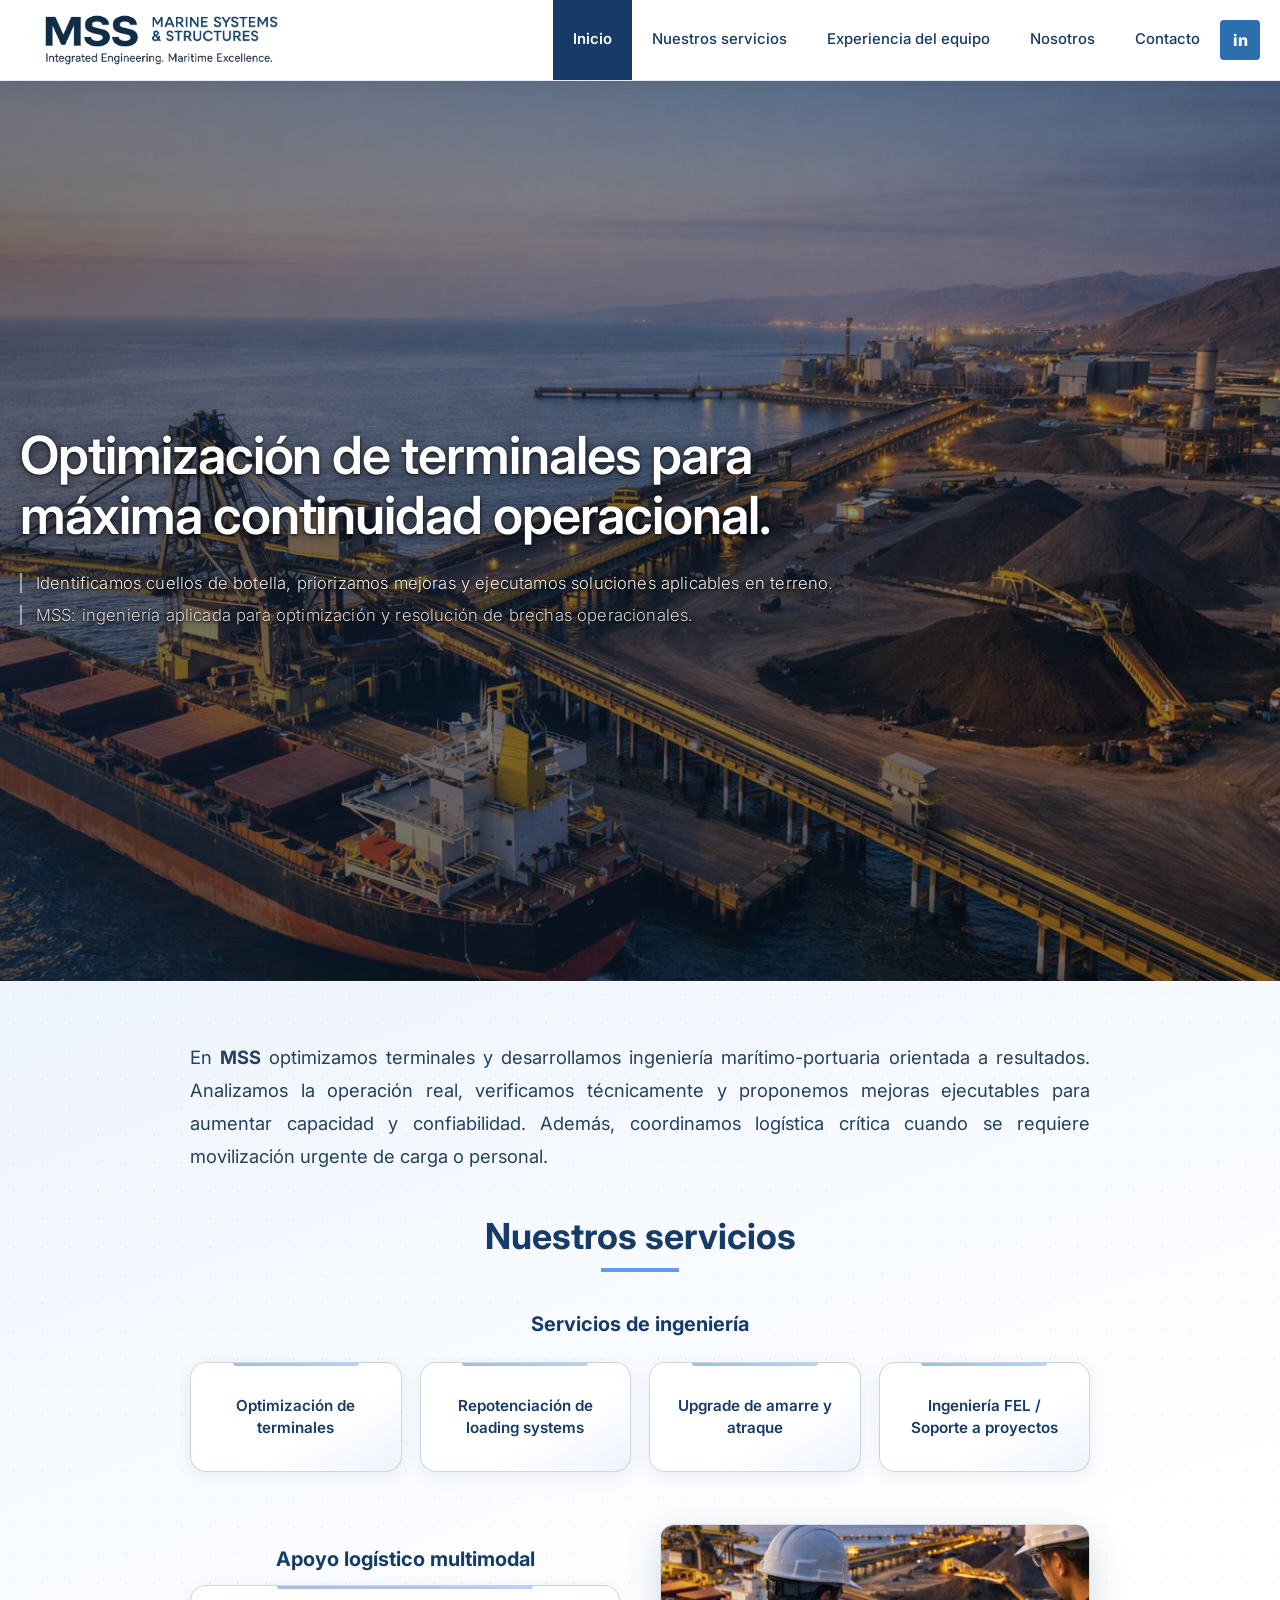
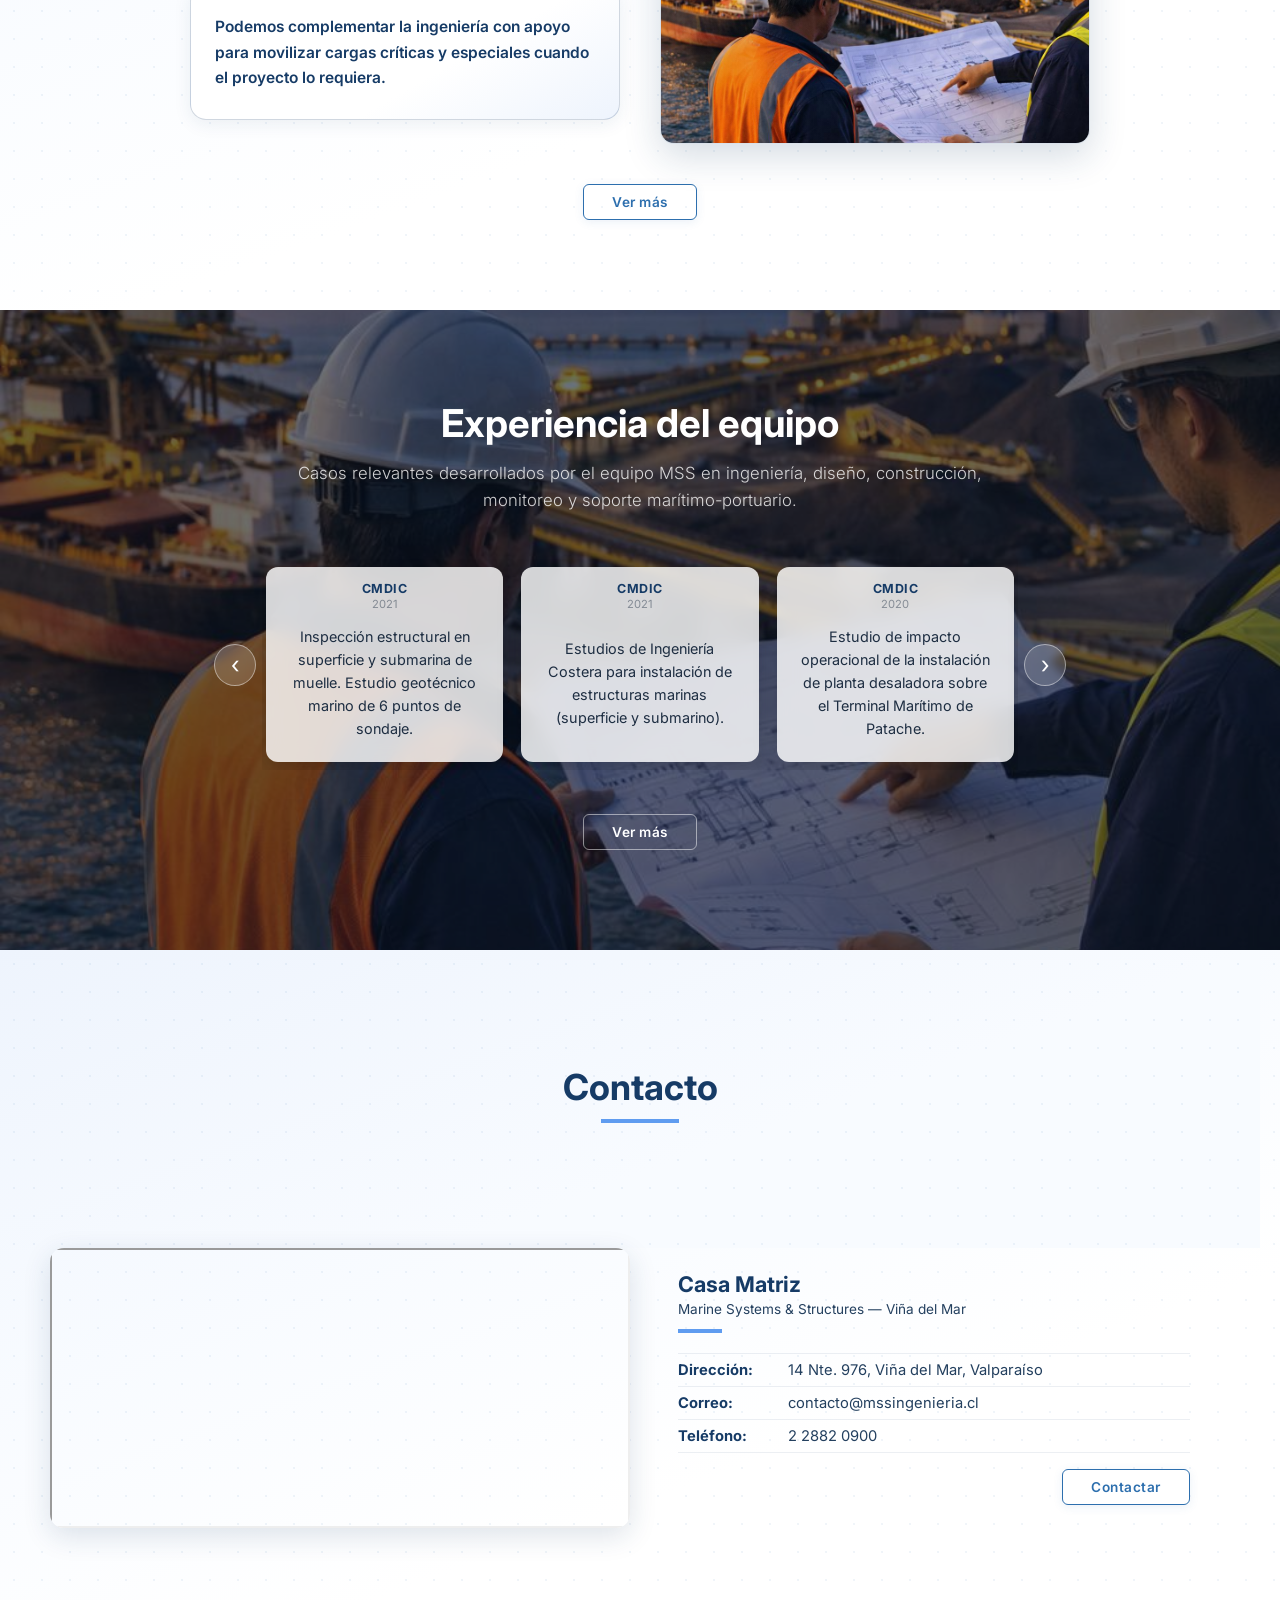
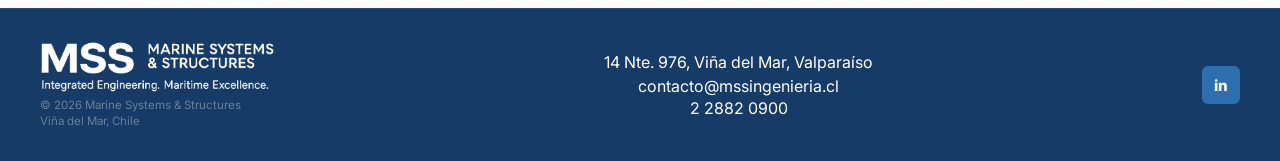
==== commit 6628a15a: "Add files via upload" ====
--- a/index.html
+++ b/index.html
@@ -176,7 +176,7 @@
     /* ── SERVICIOS ── */
     #servicios {
       background: linear-gradient(160deg, #eef4fd 0%, #f8fbff 40%, #ffffff 70%);
-      padding: 80px 0 90px;
+      padding: 60px 0 90px;
       position: relative;
     }
     #servicios::before {
@@ -369,7 +369,7 @@
     /* ── CONTACTO RÁPIDO ── */
     #contacto-rapido {
       background: linear-gradient(160deg, #eef4fd 0%, #f8fbff 40%, #ffffff 70%);
-      padding: 70px 0 80px;
+      padding: 0 0 80px;
       position: relative;
     }
     #contacto-rapido::before {
@@ -382,7 +382,6 @@
     }
     .cr-section-header {
       text-align: center;
-      margin-bottom: 44px;
       position: relative;
     }
     .cr-card {
@@ -447,7 +446,7 @@
     /* Título de sección encima */
     .cr-section-header {
       text-align: center;
-      padding: 48px 0 0;
+      padding: 115px 0 45px;
       position: relative;
       background: linear-gradient(160deg, #eef4fd 0%, #f8fbff 60%);
     }
@@ -1089,7 +1088,7 @@
       <div class="container">
         <p style="font-size:1.15rem;color:var(--text-main);line-height:1.8;margin:0 auto 40px;text-align:justify;max-width:900px;">En <strong>MSS</strong> optimizamos terminales y desarrollamos ingeniería marítimo-portuaria orientada a resultados. Analizamos la operación real, verificamos técnicamente y proponemos mejoras ejecutables para aumentar capacidad y confiabilidad. Además, coordinamos logística crítica cuando se requiere movilización urgente de carga o personal.</p>
         <h2 class="sec-title">Nuestros servicios</h2>
-        <div class="section-line" style="margin: 10px auto 36px;"></div>
+        <div class="section-line" style="margin: 10px auto 40px;"></div>
 
         <p class="srv-ing-label">Servicios de ingeniería</p>
         <div class="srv-list-grid">
@@ -1274,7 +1273,7 @@
       <div class="container">
         <div class="cr-section-header">
           <h2 class="sec-title">Contacto</h2>
-          <div class="section-line" style="margin: 10px auto 0;"></div>
+          <div class="section-line" style="margin: 10px auto 80px;"></div>
         </div>
         <div class="cr-card">
           <div class="cr-grid">
@@ -1369,14 +1368,18 @@
       </div>
 
     </div>
-    <div style="background:#163b66;border-top:1px solid rgba(255,255,255,0.08);padding:10px 0;width:100%;box-sizing:border-box;">
+    <div style="background:#163b66;border-top:1px solid rgba(255,255,255,0.08);padding:32px 0;width:100%;box-sizing:border-box;">
       <div style="width:100%;max-width:1500px;margin:0 auto;padding:0 40px;box-sizing:border-box;display:flex;align-items:center;justify-content:space-between;gap:24px;">
         <div style="display:flex;flex-direction:column;gap:2px;">
           <img src="img/logo2.png" alt="MSS" style="height:52px;width:auto;object-fit:contain;filter:brightness(0) invert(1);" />
           <p style="font-size:0.72rem;color:rgba(255,255,255,0.35);margin:2px 0 0;line-height:1.4;">&copy; 2026 Marine Systems &amp; Structures<br>Vi&ntilde;a del Mar, Chile</p>
         </div>
         <div style="flex:1;display:flex;align-items:center;justify-content:center;text-align:center;">
-          <span style="color:#ffffff;font-size:1rem;font-weight:400;">14 Nte. 976, Vi&ntilde;a del Mar, Valpara&iacute;so</span>
+          <div style="text-align:center;font-family:'Inter',Arial,sans-serif;">
+          <p style="color:#ffffff;font-size:1rem;font-weight:400;margin:0 0 4px;">14 Nte. 976, Vi&ntilde;a del Mar, Valpara&iacute;so</p>
+          <p style="color:#ffffff;font-size:1rem;font-weight:400;margin:0 0 2px;">contacto@mssingenieria.cl</p>
+          <p style="color:#ffffff;font-size:1rem;font-weight:400;margin:0;">2 2882 0900</p>
+        </div>
         </div>
         <div style="display:flex;align-items:center;">
           <a href="https://linkedin.com" target="_blank" style="display:flex;align-items:center;justify-content:center;width:38px;height:38px;background:#2d6fae;color:#fff;font-weight:800;font-size:0.95rem;border-radius:6px;text-decoration:none;">in</a>
@@ -1421,14 +1424,18 @@
         </div>
       </div>
     </div>
-    <div style="background:#163b66;border-top:1px solid rgba(255,255,255,0.08);padding:10px 0;width:100%;box-sizing:border-box;">
+    <div style="background:#163b66;border-top:1px solid rgba(255,255,255,0.08);padding:32px 0;width:100%;box-sizing:border-box;">
       <div style="width:100%;max-width:1500px;margin:0 auto;padding:0 40px;box-sizing:border-box;display:flex;align-items:center;justify-content:space-between;gap:24px;">
         <div style="display:flex;flex-direction:column;gap:2px;">
           <img src="img/logo2.png" alt="MSS" style="height:52px;width:auto;object-fit:contain;filter:brightness(0) invert(1);" />
           <p style="font-size:0.72rem;color:rgba(255,255,255,0.35);margin:2px 0 0;line-height:1.4;">&copy; 2026 Marine Systems &amp; Structures<br>Vi&ntilde;a del Mar, Chile</p>
         </div>
         <div style="flex:1;display:flex;align-items:center;justify-content:center;text-align:center;">
-          <span style="color:#ffffff;font-size:1rem;font-weight:400;">14 Nte. 976, Vi&ntilde;a del Mar, Valpara&iacute;so</span>
+          <div style="text-align:center;font-family:'Inter',Arial,sans-serif;">
+          <p style="color:#ffffff;font-size:1rem;font-weight:400;margin:0 0 4px;">14 Nte. 976, Vi&ntilde;a del Mar, Valpara&iacute;so</p>
+          <p style="color:#ffffff;font-size:1rem;font-weight:400;margin:0 0 2px;">contacto@mssingenieria.cl</p>
+          <p style="color:#ffffff;font-size:1rem;font-weight:400;margin:0;">2 2882 0900</p>
+        </div>
         </div>
         <div style="display:flex;align-items:center;">
           <a href="https://linkedin.com" target="_blank" style="display:flex;align-items:center;justify-content:center;width:38px;height:38px;background:#2d6fae;color:#fff;font-weight:800;font-size:0.95rem;border-radius:6px;text-decoration:none;">in</a>
@@ -1606,14 +1613,18 @@
     });
   </script>
 
-  <footer style="background:#163b66;border-top:1px solid rgba(255,255,255,0.08);padding:10px 0;width:100%;box-sizing:border-box;">
+  <footer style="background:#163b66;border-top:1px solid rgba(255,255,255,0.08);padding:32px 0;width:100%;box-sizing:border-box;">
     <div style="width:100%;max-width:1500px;margin:0 auto;padding:0 40px;box-sizing:border-box;display:flex;align-items:center;justify-content:space-between;gap:24px;">
       <div style="display:flex;flex-direction:column;gap:2px;">
         <img src="img/logo2.png" alt="MSS" style="height:52px;width:auto;object-fit:contain;filter:brightness(0) invert(1);" />
         <p style="font-size:0.72rem;color:rgba(255,255,255,0.35);margin:2px 0 0;line-height:1.4;">&copy; 2026 Marine Systems &amp; Structures<br>Vi&ntilde;a del Mar, Chile</p>
       </div>
       <div style="flex:1;display:flex;align-items:center;justify-content:center;text-align:center;">
-        <span style="color:#ffffff;font-size:1rem;font-weight:400;">14 Nte. 976, Vi&ntilde;a del Mar, Valpara&iacute;so</span>
+        <div style="text-align:center;font-family:'Inter',Arial,sans-serif;">
+          <p style="color:#ffffff;font-size:1rem;font-weight:400;margin:0 0 4px;">14 Nte. 976, Vi&ntilde;a del Mar, Valpara&iacute;so</p>
+          <p style="color:#ffffff;font-size:1rem;font-weight:400;margin:0 0 2px;">contacto@mssingenieria.cl</p>
+          <p style="color:#ffffff;font-size:1rem;font-weight:400;margin:0;">2 2882 0900</p>
+        </div>
       </div>
       <div style="display:flex;align-items:center;">
         <a href="https://linkedin.com" target="_blank" style="display:flex;align-items:center;justify-content:center;width:38px;height:38px;background:#2d6fae;color:#fff;font-weight:800;font-size:0.95rem;border-radius:6px;text-decoration:none;">in</a>
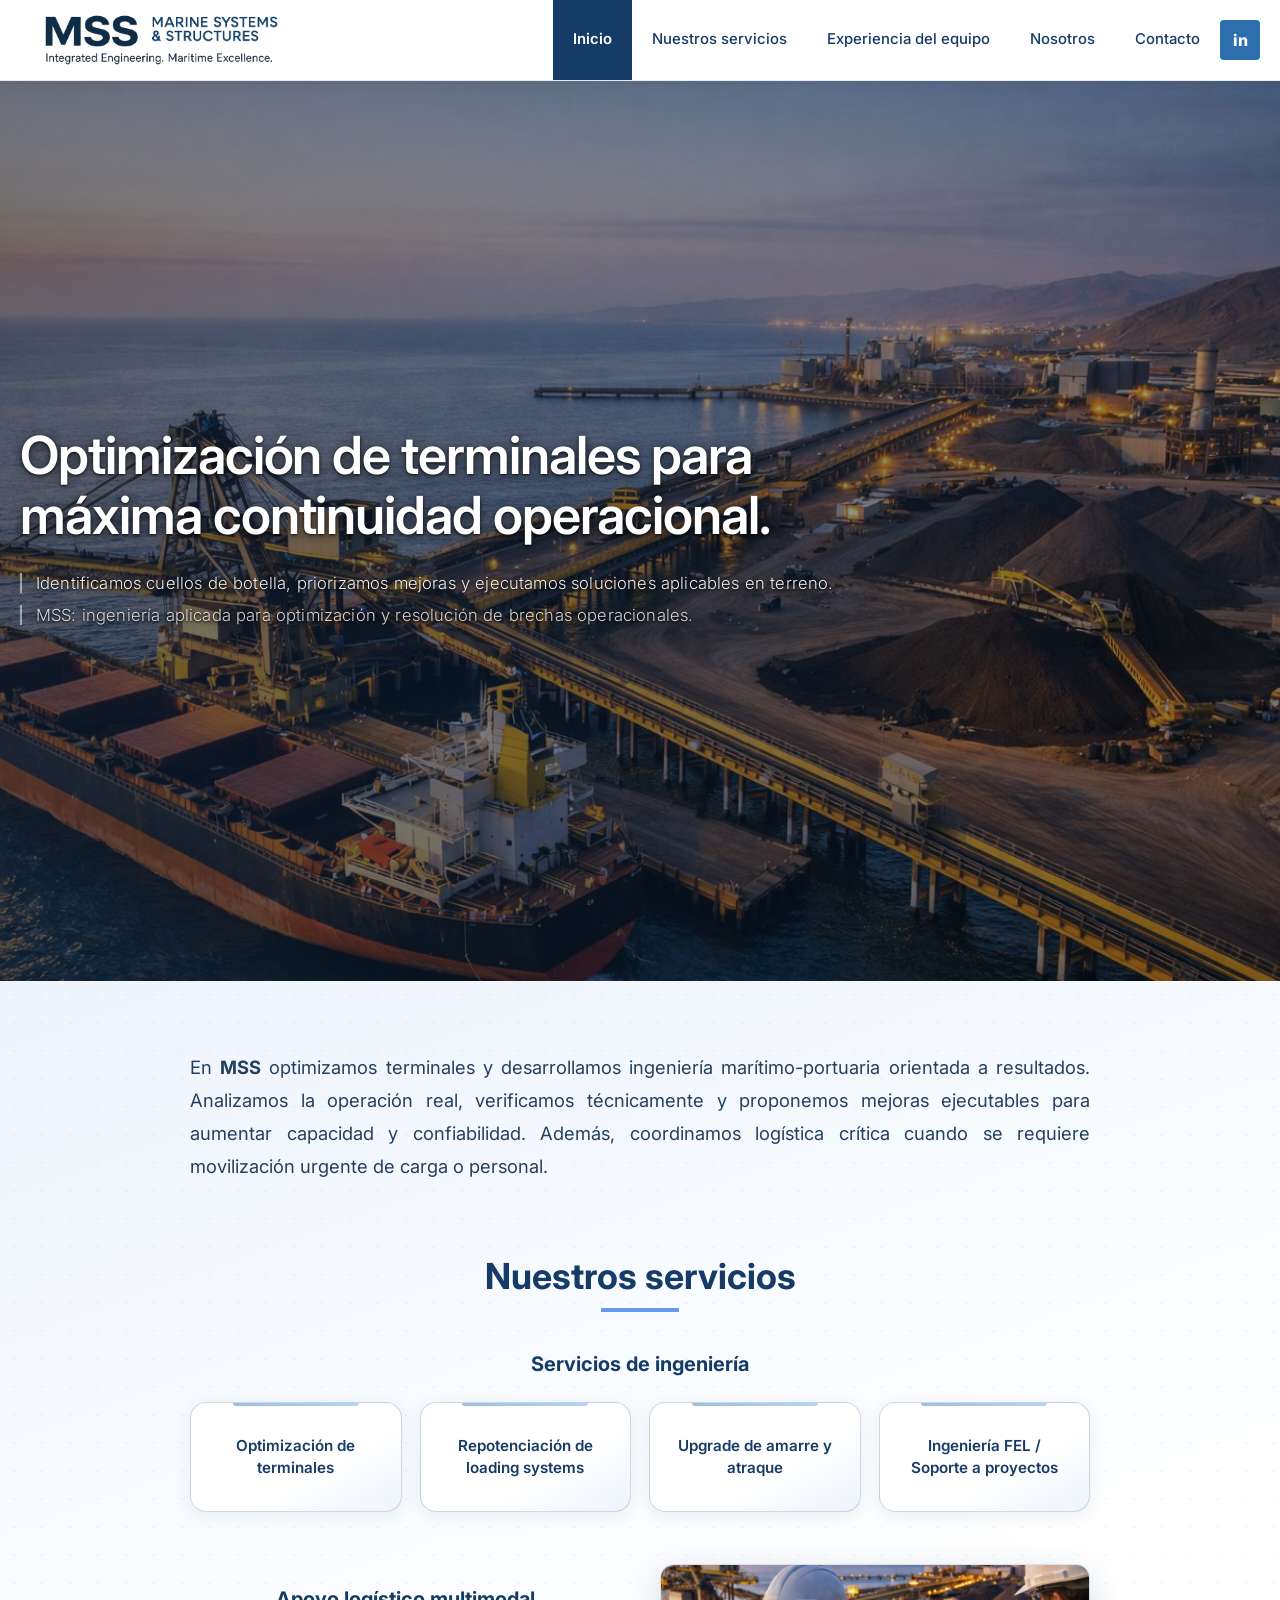
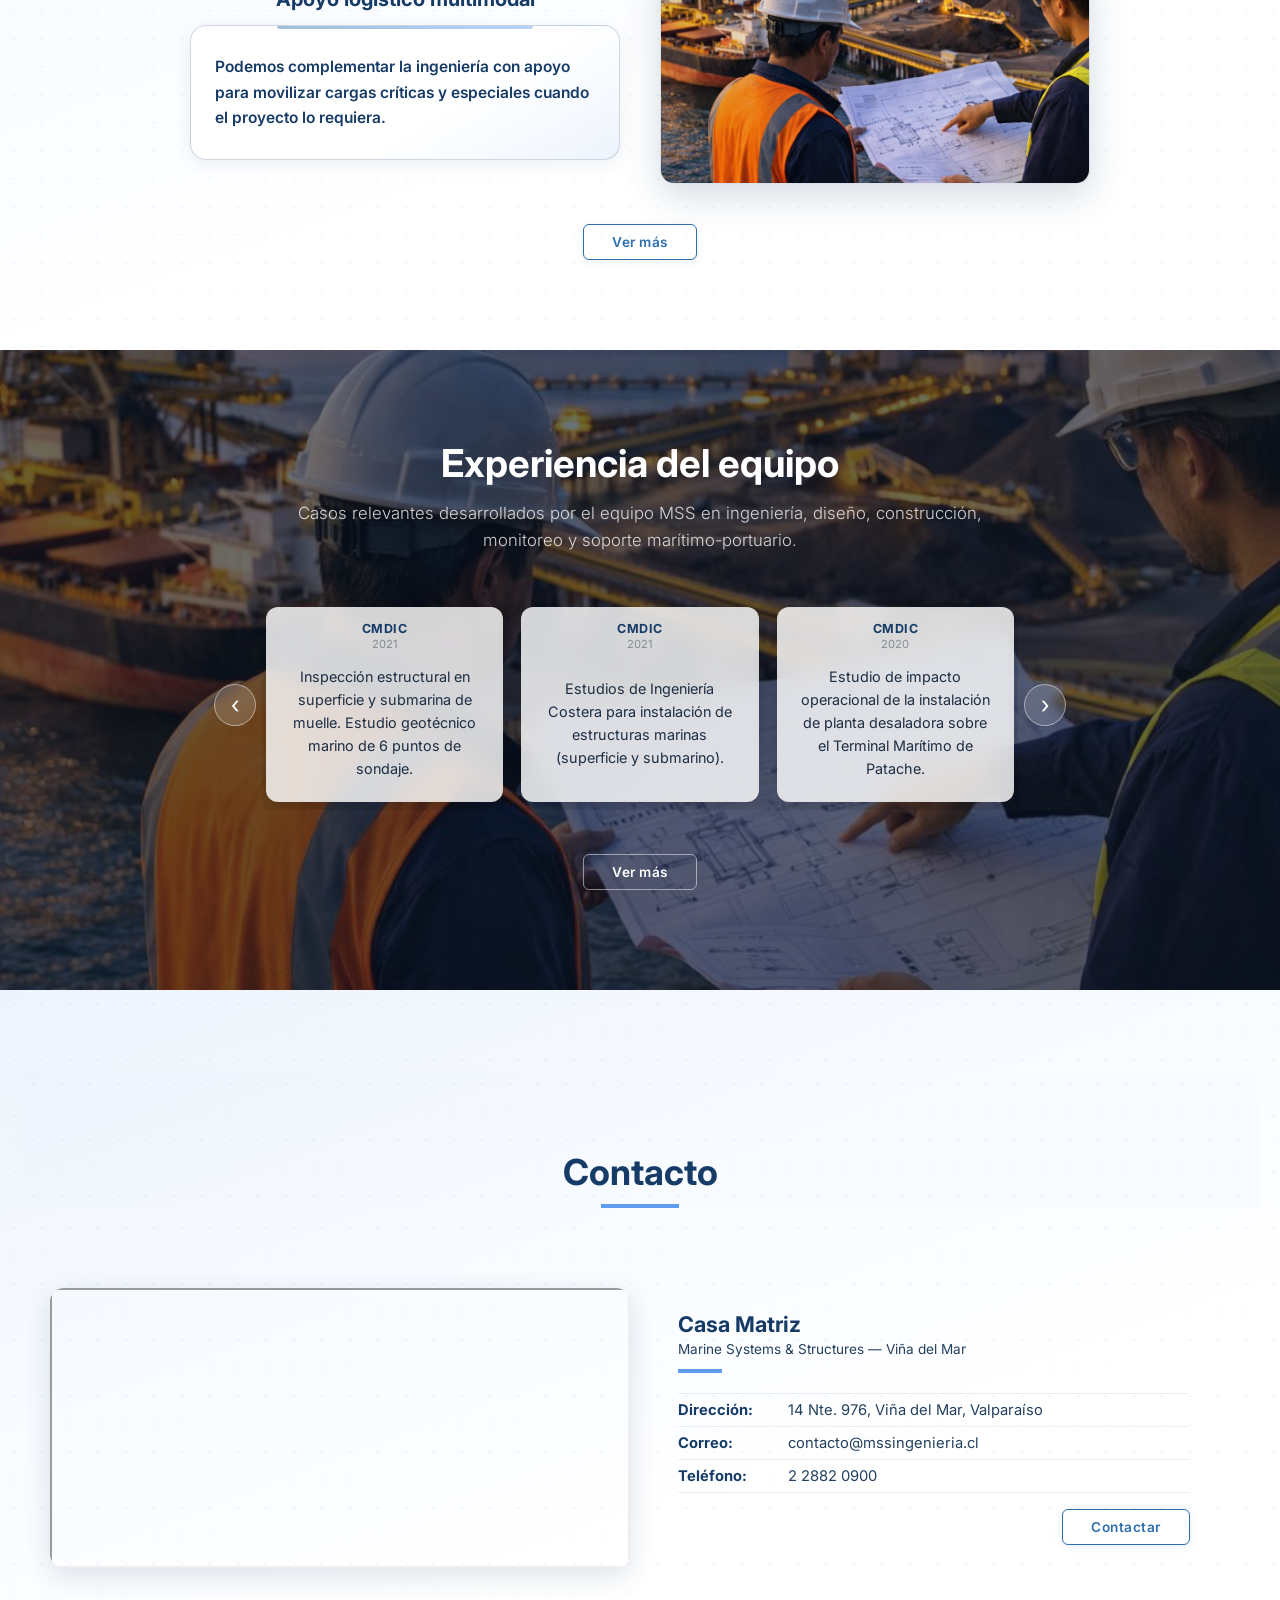
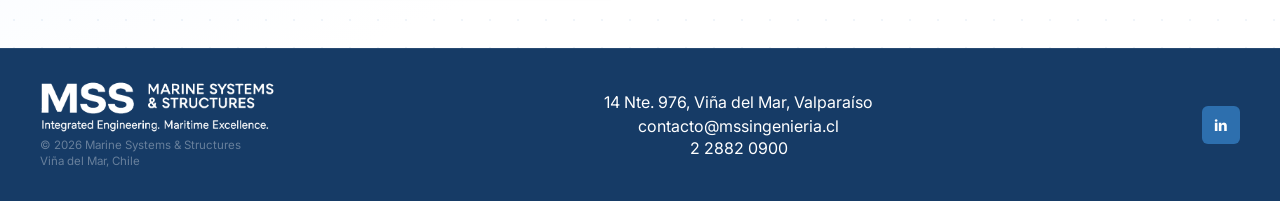
==== commit 5e36a633: "Add files via upload" ====
--- a/index.html
+++ b/index.html
@@ -176,7 +176,7 @@
     /* ── SERVICIOS ── */
     #servicios {
       background: linear-gradient(160deg, #eef4fd 0%, #f8fbff 40%, #ffffff 70%);
-      padding: 60px 0 90px;
+      padding: 70px 0 90px;
       position: relative;
     }
     #servicios::before {
@@ -369,7 +369,7 @@
     /* ── CONTACTO RÁPIDO ── */
     #contacto-rapido {
       background: linear-gradient(160deg, #eef4fd 0%, #f8fbff 40%, #ffffff 70%);
-      padding: 0 0 80px;
+      padding: 80px 0 80px;
       position: relative;
     }
     #contacto-rapido::before {
@@ -382,6 +382,7 @@
     }
     .cr-section-header {
       text-align: center;
+      margin-bottom: 80px;
       position: relative;
     }
     .cr-card {
@@ -446,7 +447,7 @@
     /* Título de sección encima */
     .cr-section-header {
       text-align: center;
-      padding: 115px 0 45px;
+      padding: 80px 0 0;
       position: relative;
       background: linear-gradient(160deg, #eef4fd 0%, #f8fbff 60%);
     }
@@ -1086,7 +1087,7 @@
     <!-- ══ 2. SERVICIOS ══ -->
     <section id="servicios">
       <div class="container">
-        <p style="font-size:1.15rem;color:var(--text-main);line-height:1.8;margin:0 auto 40px;text-align:justify;max-width:900px;">En <strong>MSS</strong> optimizamos terminales y desarrollamos ingeniería marítimo-portuaria orientada a resultados. Analizamos la operación real, verificamos técnicamente y proponemos mejoras ejecutables para aumentar capacidad y confiabilidad. Además, coordinamos logística crítica cuando se requiere movilización urgente de carga o personal.</p>
+        <p style="font-size:1.15rem;color:var(--text-main);line-height:1.8;margin:0 auto 70px;text-align:justify;max-width:900px;">En <strong>MSS</strong> optimizamos terminales y desarrollamos ingeniería marítimo-portuaria orientada a resultados. Analizamos la operación real, verificamos técnicamente y proponemos mejoras ejecutables para aumentar capacidad y confiabilidad. Además, coordinamos logística crítica cuando se requiere movilización urgente de carga o personal.</p>
         <h2 class="sec-title">Nuestros servicios</h2>
         <div class="section-line" style="margin: 10px auto 40px;"></div>
 
@@ -1273,7 +1274,7 @@
       <div class="container">
         <div class="cr-section-header">
           <h2 class="sec-title">Contacto</h2>
-          <div class="section-line" style="margin: 10px auto 80px;"></div>
+          <div class="section-line" style="margin: 10px auto 0;"></div>
         </div>
         <div class="cr-card">
           <div class="cr-grid">
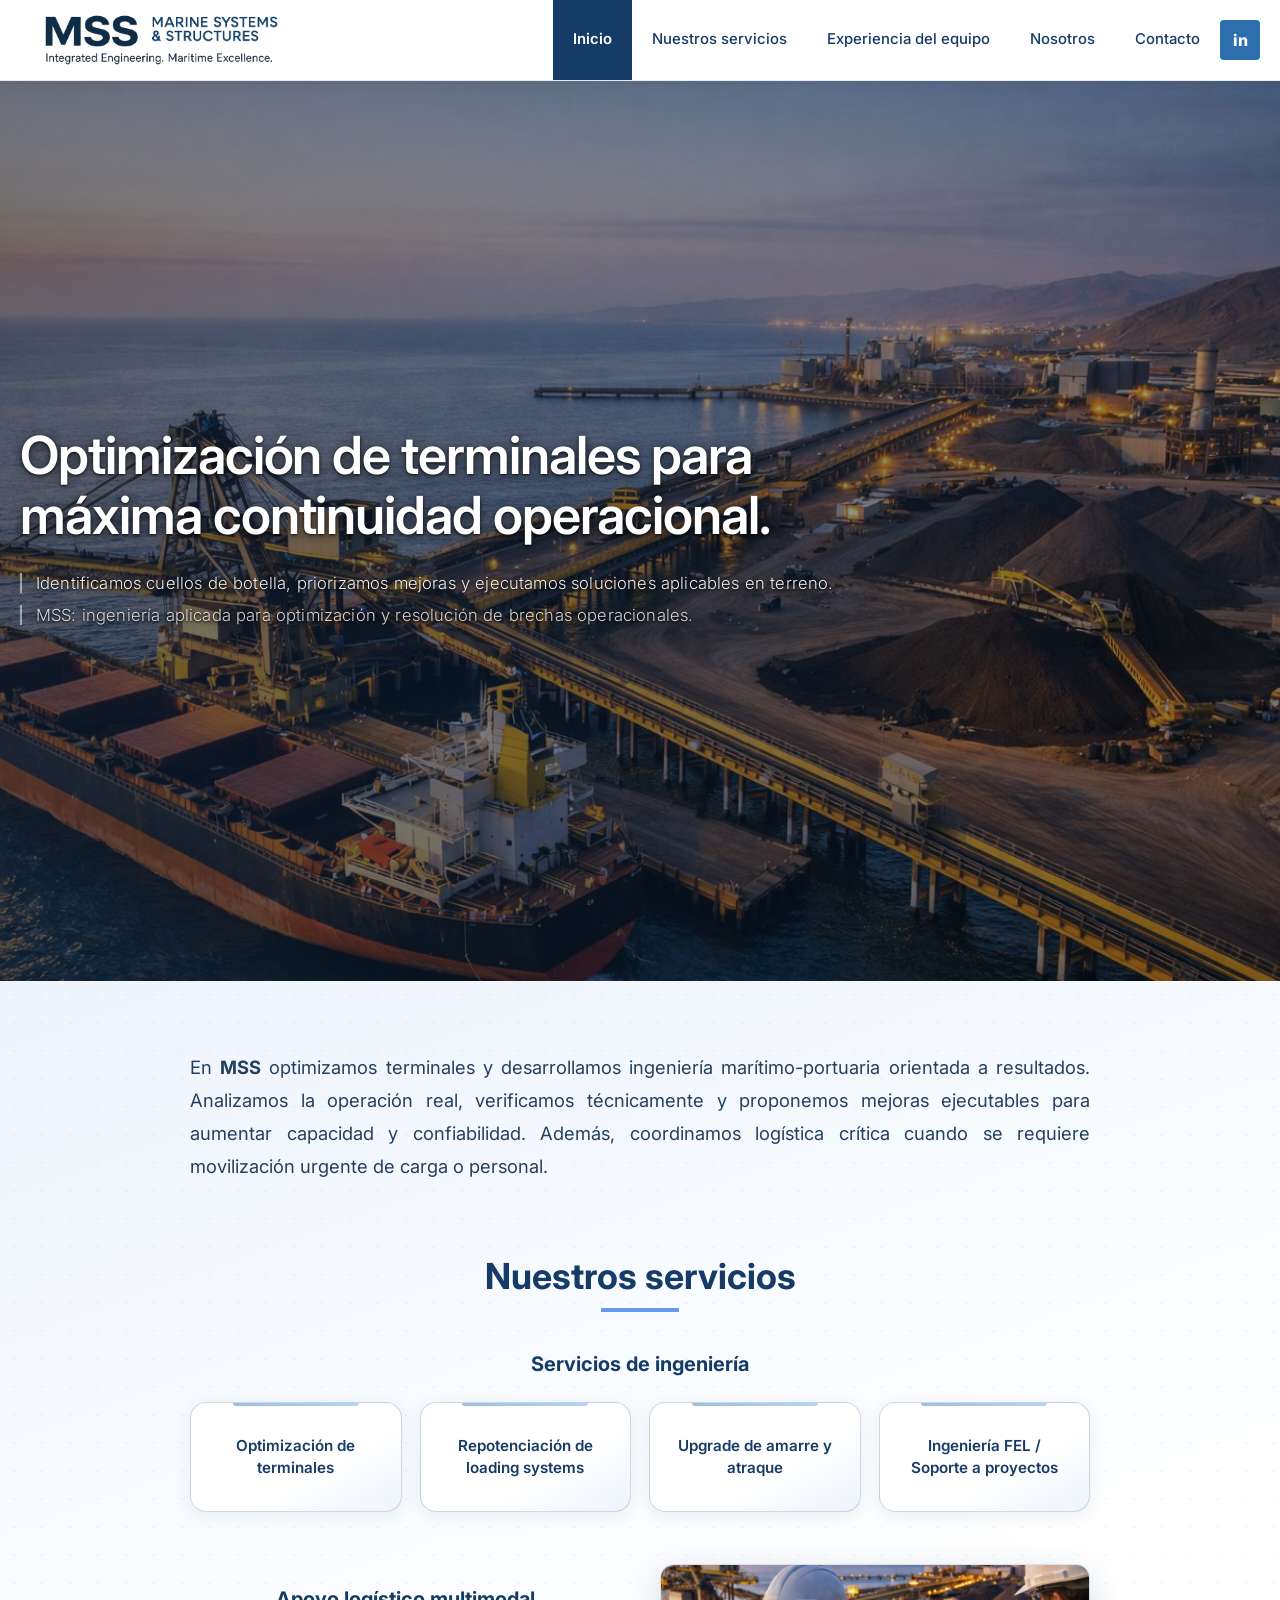
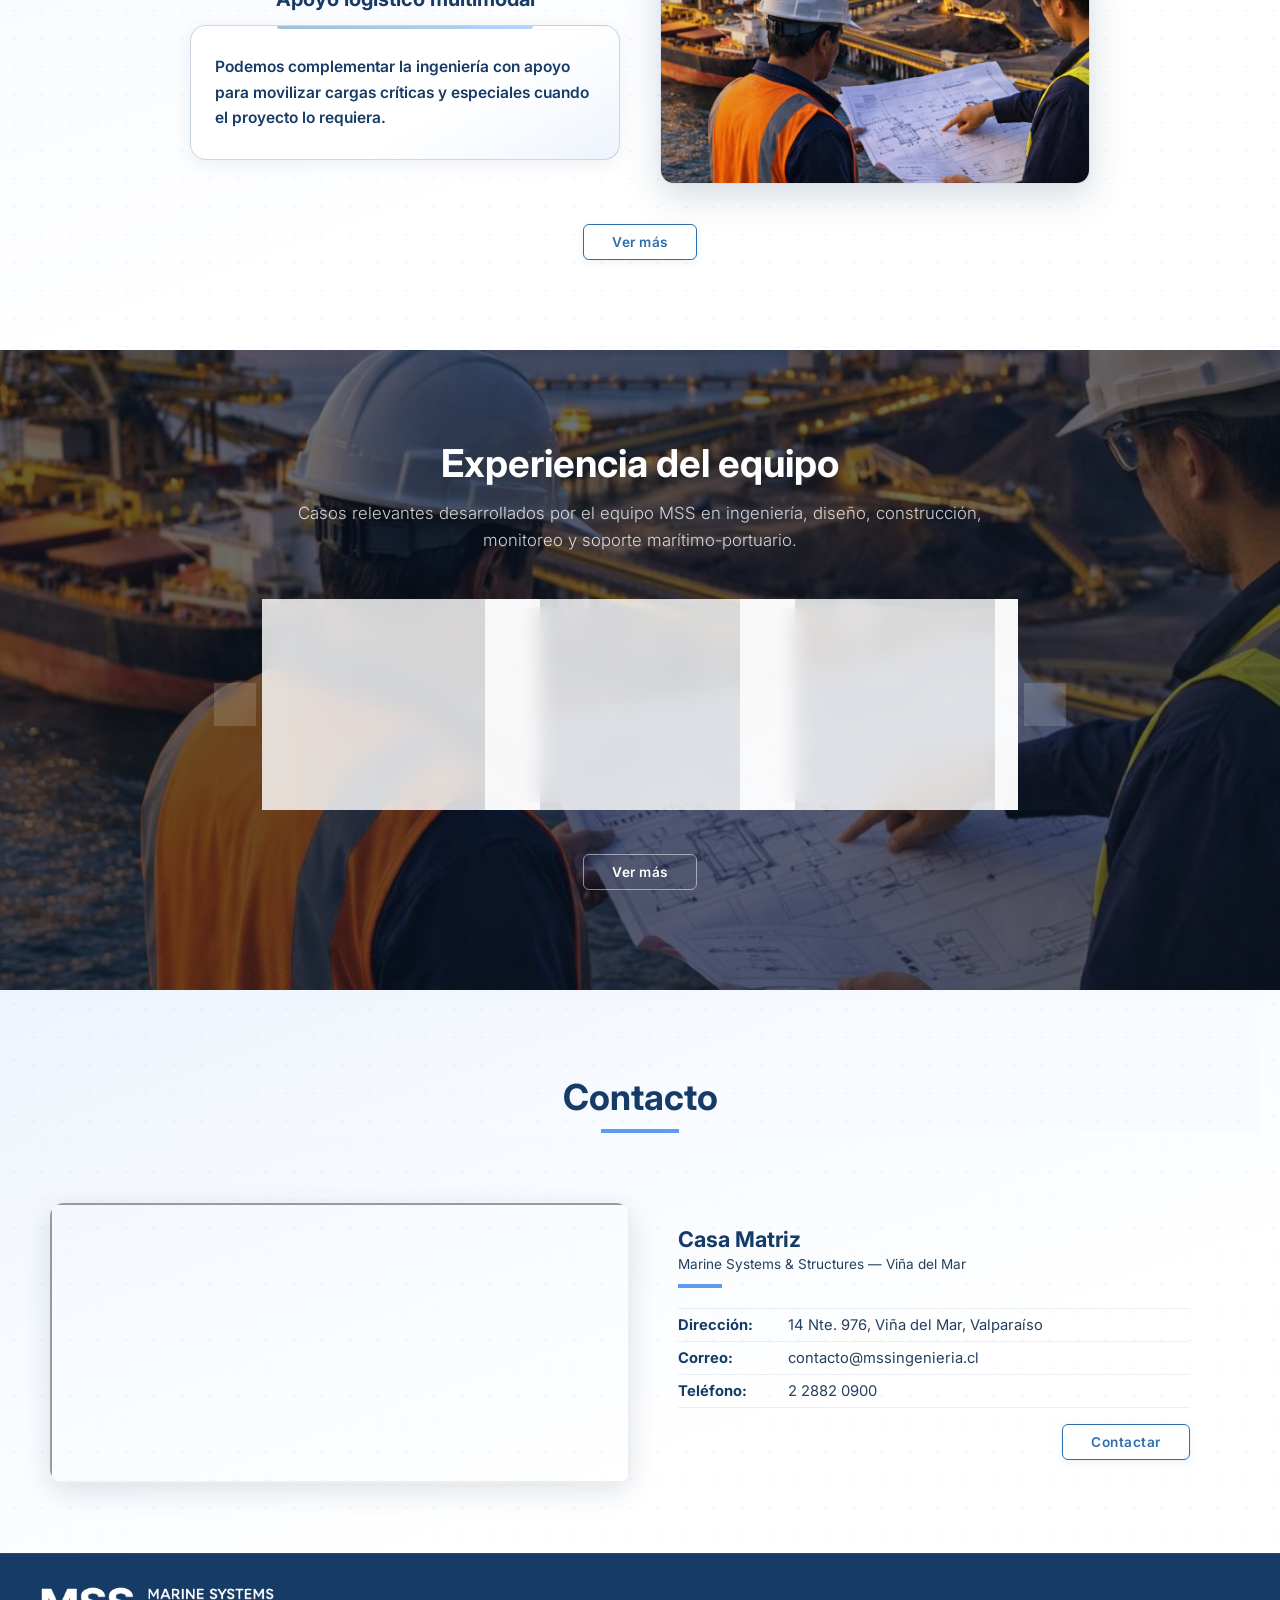
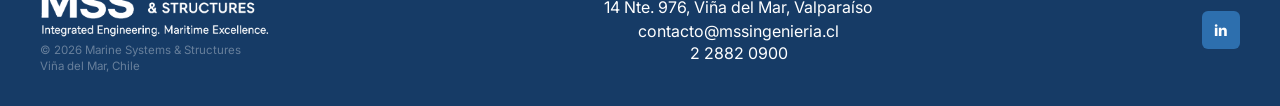
==== commit d4ca89f9: "Add files via upload" ====
--- a/index.html
+++ b/index.html
@@ -369,7 +369,7 @@
     /* ── CONTACTO RÁPIDO ── */
     #contacto-rapido {
       background: linear-gradient(160deg, #eef4fd 0%, #f8fbff 40%, #ffffff 70%);
-      padding: 80px 0 80px;
+      padding: 5px 0 70px;
       position: relative;
     }
     #contacto-rapido::before {
@@ -382,7 +382,7 @@
     }
     .cr-section-header {
       text-align: center;
-      margin-bottom: 80px;
+      margin-bottom: 70px;
       position: relative;
     }
     .cr-card {
@@ -653,7 +653,7 @@
       inset: 0;
       z-index: 99;
       display: none;
-      background: #f5f7fa;
+      background: linear-gradient(160deg, #eef4fd 0%, #f8fbff 40%, #ffffff 70%);
       overflow-y: auto;
       padding-top: 80px;
       animation: pageSlideIn 0.35s cubic-bezier(0.4,0,0.2,1);
@@ -672,7 +672,7 @@
       box-shadow: none;
     }
     .exp-modal-head {
-      background: #f5f7fa;
+      background: linear-gradient(160deg, #eef4fd 0%, #f8fbff 40%, #ffffff 70%);
       padding: 36px 32px 24px;
       position: relative;
       border-bottom: 1px solid rgba(22,59,102,0.1);
@@ -869,7 +869,7 @@
     /* ── PÁGINA SERVICIOS COMPLETA ── */
     .srv-modal {
       position: fixed; inset: 0; z-index: 99;
-      display: none; background: #f5f7fa;
+      display: none; background: linear-gradient(160deg, #eef4fd 0%, #f8fbff 40%, #ffffff 70%);
       overflow-y: auto;
       padding-top: 80px;
       animation: pageSlideIn 0.35s cubic-bezier(0.4,0,0.2,1);
@@ -913,7 +913,7 @@
 
     /* BLOQUE 1: Servicios ingeniería */
     .svm-sec1 {
-      background: #f5f7fa;
+      background: linear-gradient(160deg, #eef4fd 0%, #f8fbff 40%, #ffffff 70%);
       padding: 40px 44px 36px;
       border-radius: 16px 16px 0 0;
     }
@@ -963,7 +963,7 @@
 
     /* BLOQUE 2: Apoyo logístico */
     .svm-sec2 {
-      background: #f5f7fa;
+      background: linear-gradient(160deg, #eef4fd 0%, #f8fbff 40%, #ffffff 70%);
       padding: 40px 44px 44px;
       border-radius: 0 0 16px 16px;
     }
--- a/css/style.css
+++ b/css/style.css
@@ -5,7 +5,7 @@
   --blue-light: #5f9cf0;
   --text-main: #24405f;
   --text-soft: #5d7490;
-  --bg-main: #ffffff;
+  --bg-main: #eef4fd;
   --bg-soft: #f6fbff;
   --white: #ffffff;
   --line: rgba(36, 64, 95, 0.08);
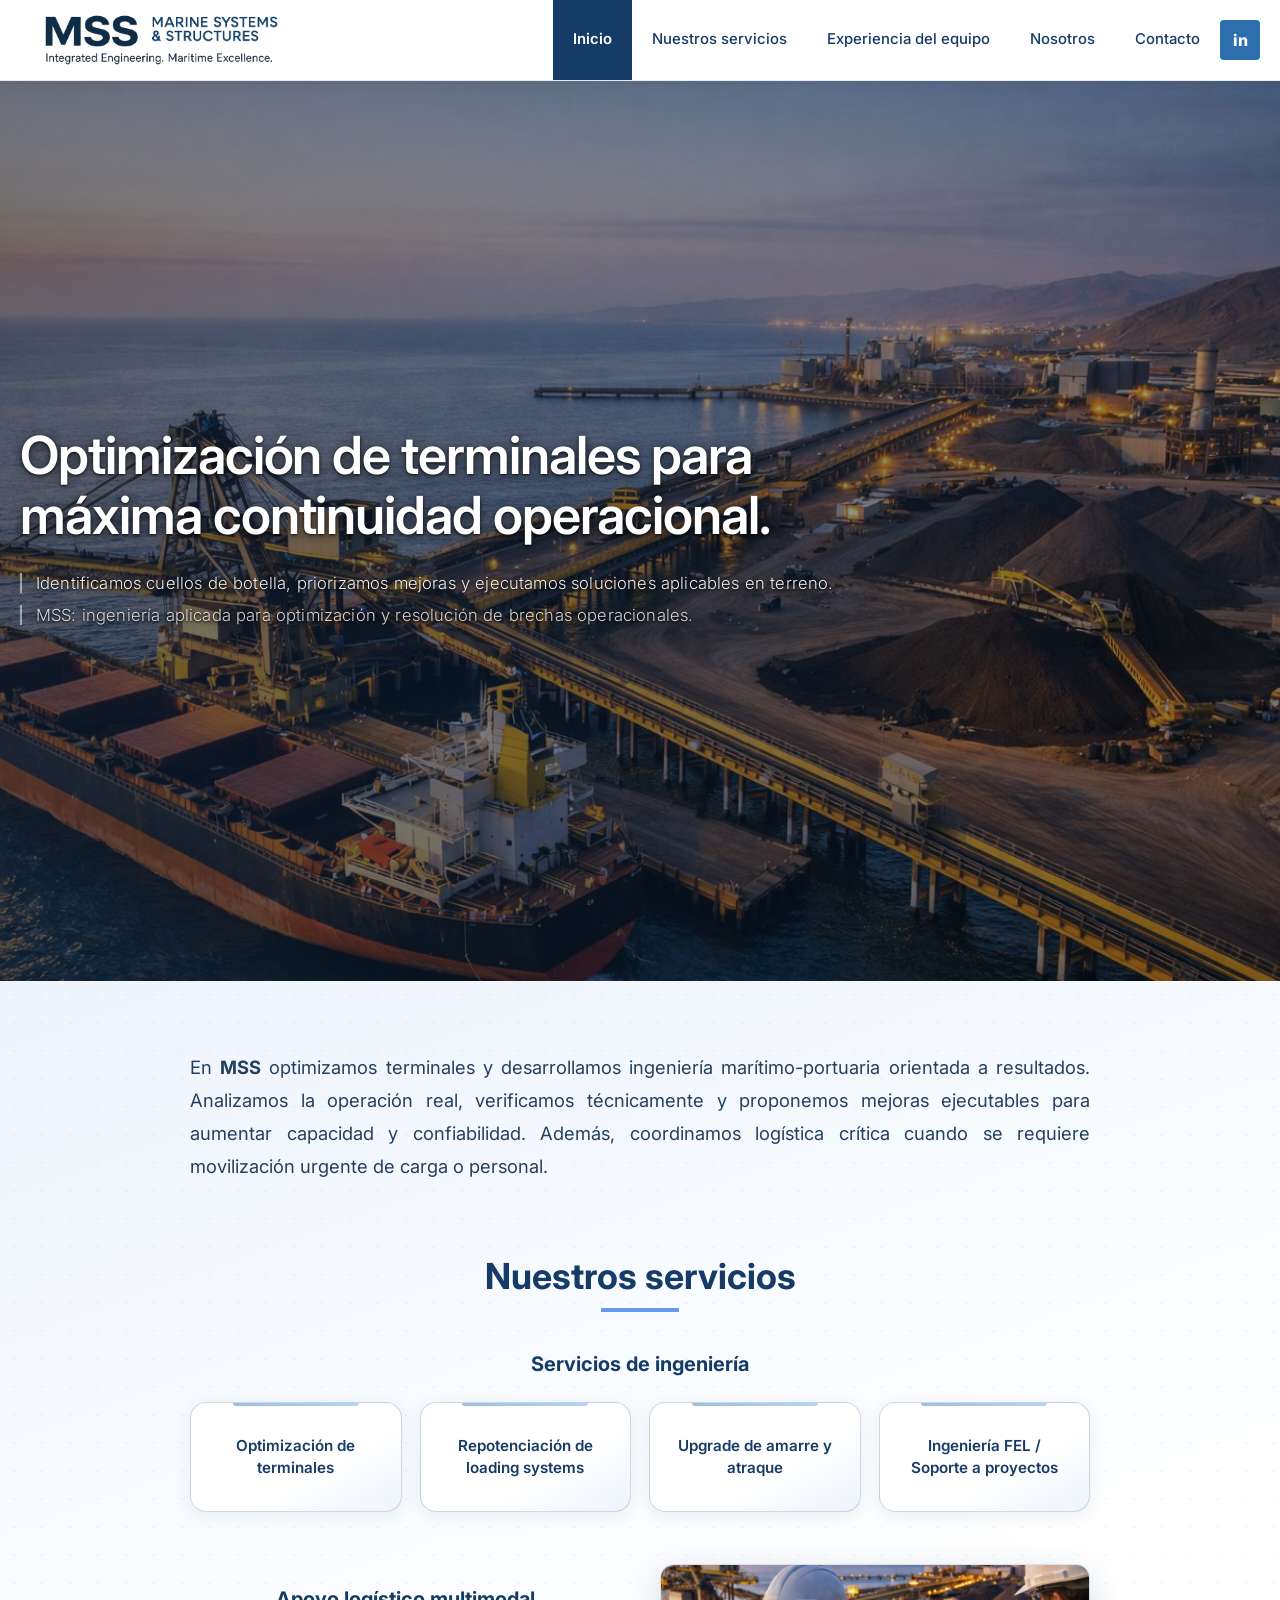
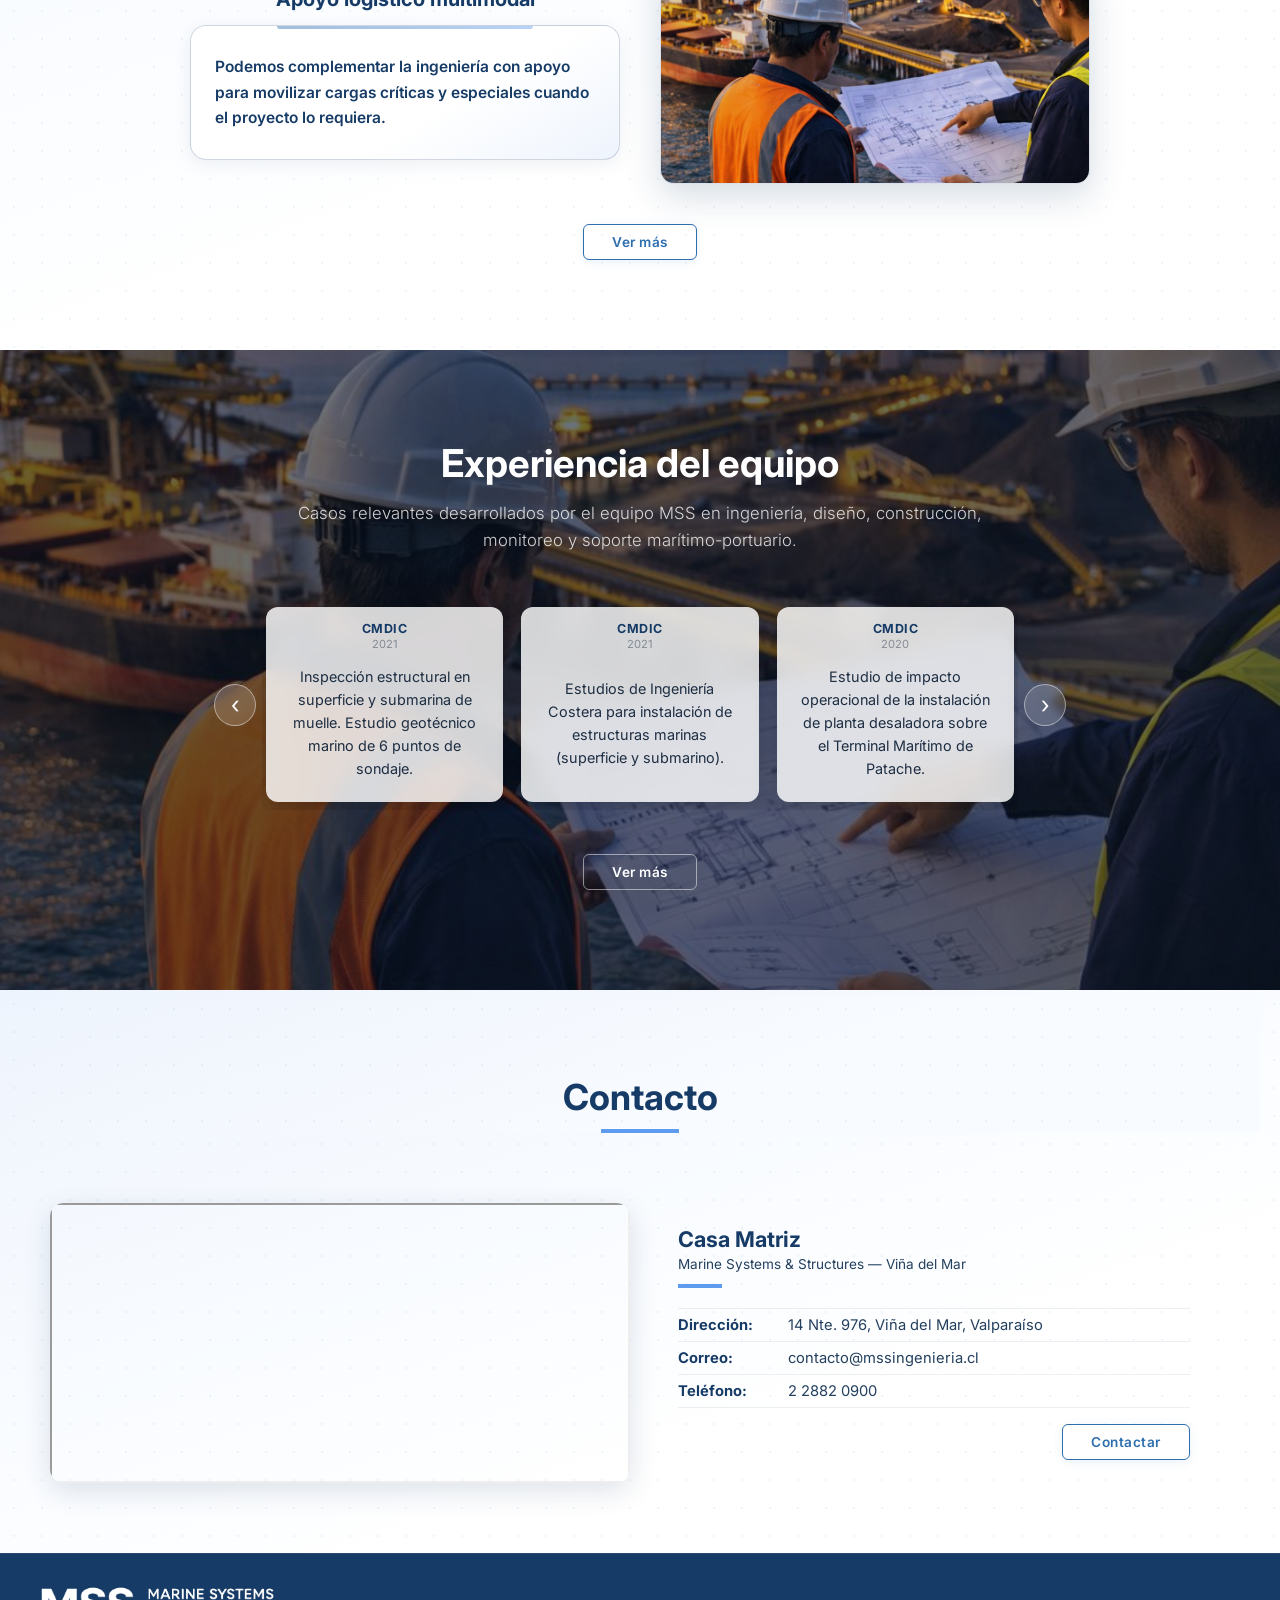
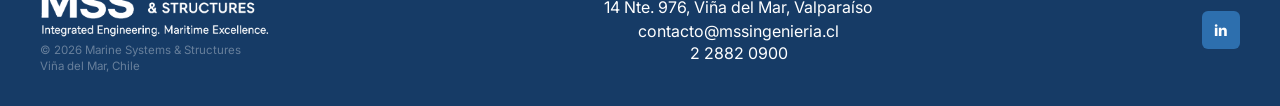
==== commit 248961f8: "Add files via upload" ====
--- a/index.html
+++ b/index.html
@@ -1383,7 +1383,7 @@
         </div>
         </div>
         <div style="display:flex;align-items:center;">
-          <a href="https://linkedin.com" target="_blank" style="display:flex;align-items:center;justify-content:center;width:38px;height:38px;background:#2d6fae;color:#fff;font-weight:800;font-size:0.95rem;border-radius:6px;text-decoration:none;">in</a>
+          <a href="https://www.linkedin.com/company/mss-marine-systems-structures" target="_blank" style="display:flex;align-items:center;justify-content:center;width:38px;height:38px;background:#2d6fae;color:#fff;font-weight:800;font-size:0.95rem;border-radius:6px;text-decoration:none;">in</a>
         </div>
       </div>
     </div>
@@ -1439,7 +1439,7 @@
         </div>
         </div>
         <div style="display:flex;align-items:center;">
-          <a href="https://linkedin.com" target="_blank" style="display:flex;align-items:center;justify-content:center;width:38px;height:38px;background:#2d6fae;color:#fff;font-weight:800;font-size:0.95rem;border-radius:6px;text-decoration:none;">in</a>
+          <a href="https://www.linkedin.com/company/mss-marine-systems-structures" target="_blank" style="display:flex;align-items:center;justify-content:center;width:38px;height:38px;background:#2d6fae;color:#fff;font-weight:800;font-size:0.95rem;border-radius:6px;text-decoration:none;">in</a>
         </div>
       </div>
     </div>
@@ -1628,7 +1628,7 @@
         </div>
       </div>
       <div style="display:flex;align-items:center;">
-        <a href="https://linkedin.com" target="_blank" style="display:flex;align-items:center;justify-content:center;width:38px;height:38px;background:#2d6fae;color:#fff;font-weight:800;font-size:0.95rem;border-radius:6px;text-decoration:none;">in</a>
+        <a href="https://www.linkedin.com/company/mss-marine-systems-structures" target="_blank" style="display:flex;align-items:center;justify-content:center;width:38px;height:38px;background:#2d6fae;color:#fff;font-weight:800;font-size:0.95rem;border-radius:6px;text-decoration:none;">in</a>
       </div>
     </div>
   </footer>
